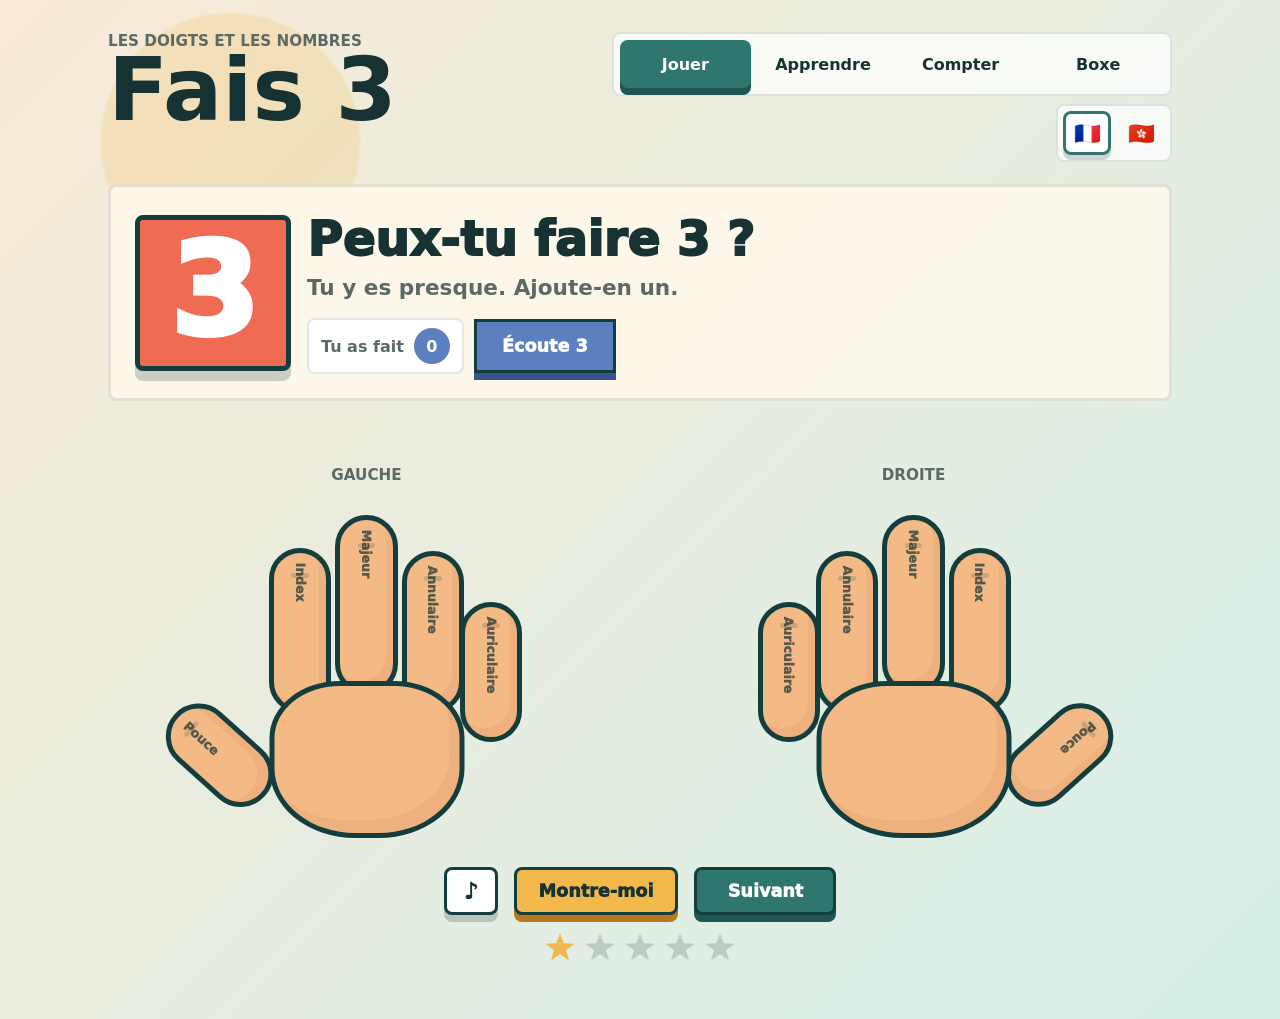
==== index.html @ 21578a90 "Make boxing punches sound punchier" ====
<!doctype html>
<html lang="fr">
  <head>
    <meta charset="utf-8">
    <meta name="viewport" content="width=device-width, initial-scale=1, viewport-fit=cover">
    <meta name="theme-color" content="#2f766f">
    <title>Les nombres avec les doigts</title>
    <link rel="manifest" href="manifest.webmanifest?v=29">
    <link rel="stylesheet" href="styles.css?v=29">
  </head>
  <body>
    <main class="app-shell" aria-live="polite">
      <section class="top-bar" aria-label="Commandes du jeu">
        <div>
          <p class="eyebrow">Les doigts et les nombres</p>
          <h1><span id="actionVerb">Fais</span> <span id="targetNumber">3</span></h1>
        </div>
        <div class="top-controls">
          <div class="mode-switch" role="group" aria-label="Mode">
            <button class="mode-button active" type="button" data-mode="play">Jouer</button>
            <button class="mode-button" type="button" data-mode="learn">Apprendre</button>
            <button class="mode-button" type="button" data-mode="count">Compter</button>
            <button class="mode-button" type="button" data-mode="boxing">Boxe</button>
          </div>
          <div class="language-switch" role="group" aria-label="Langue">
            <button class="language-button active" type="button" data-lang="fr" aria-pressed="true" aria-label="Français">🇫🇷</button>
            <button class="language-button" type="button" data-lang="yue" aria-pressed="false" aria-label="Cantonais">🇭🇰</button>
          </div>
        </div>
      </section>

      <section class="prompt-panel">
        <div class="number-card" aria-label="Nombre à faire">
          <span id="bigNumber">3</span>
        </div>
        <div class="status-stack">
          <p id="roundTitle">Peux-tu faire 3 ?</p>
          <p id="hintText">Touche les doigts pour les lever.</p>
          <div class="prompt-actions">
            <div class="counter-row">
              <span class="counter-label">Tu as fait</span>
              <strong id="currentCount">0</strong>
            </div>
            <button class="speak-button" type="button" id="speakButton">Écoute 3</button>
          </div>
        </div>
      </section>

      <section class="answer-pad" id="answerPad" aria-label="Choisis le nombre de doigts" hidden>
        <button class="answer-button" type="button" data-answer="0">0</button>
        <button class="answer-button" type="button" data-answer="1">1</button>
        <button class="answer-button" type="button" data-answer="2">2</button>
        <button class="answer-button" type="button" data-answer="3">3</button>
        <button class="answer-button" type="button" data-answer="4">4</button>
        <button class="answer-button" type="button" data-answer="5">5</button>
        <button class="answer-button" type="button" data-answer="6">6</button>
        <button class="answer-button" type="button" data-answer="7">7</button>
        <button class="answer-button" type="button" data-answer="8">8</button>
        <button class="answer-button" type="button" data-answer="9">9</button>
        <button class="answer-button" type="button" data-answer="10">10</button>
      </section>

      <section class="boxing-stage" id="boxingStage" aria-label="Jeu de boxe" hidden>
        <div class="fighter-card player-card">
          <div class="energy-head">
            <span id="playerLabel">Toi</span>
            <strong id="playerEnergyText">20</strong>
          </div>
          <div class="energy-track">
            <span id="playerEnergyFill"></span>
          </div>
        </div>
        <div class="boxing-ring" aria-hidden="true">
          <div class="fighter player-fighter">
            <span class="glove glove-left"></span>
            <span class="fighter-head"></span>
            <span class="fighter-body"></span>
            <span class="glove glove-right"></span>
          </div>
          <div class="timer-badge" id="boxingTimer">5</div>
          <div class="fighter opponent-fighter">
            <span class="glove glove-left"></span>
            <span class="fighter-head"></span>
            <span class="fighter-body"></span>
            <span class="glove glove-right"></span>
          </div>
        </div>
        <div class="fighter-card opponent-card">
          <div class="energy-head">
            <span id="opponentLabel">Adversaire</span>
            <strong id="opponentEnergyText">20</strong>
          </div>
          <div class="energy-track">
            <span id="opponentEnergyFill"></span>
          </div>
        </div>
      </section>

      <section class="hands-stage" aria-label="Deux mains avec des doigts à toucher">
        <div class="hand-wrap" data-hand="left">
          <p class="hand-label">Gauche</p>
          <div class="hand left-hand" aria-label="Main gauche">
            <button class="finger thumb" type="button" data-finger="left-thumb" aria-pressed="false" aria-label="Pouce gauche">
              <span>Pouce</span>
            </button>
            <button class="finger pointer" type="button" data-finger="left-pointer" aria-pressed="false" aria-label="Index gauche">
              <span>Index</span>
            </button>
            <button class="finger middle" type="button" data-finger="left-middle" aria-pressed="false" aria-label="Majeur gauche">
              <span>Majeur</span>
            </button>
            <button class="finger ring" type="button" data-finger="left-ring" aria-pressed="false" aria-label="Annulaire gauche">
              <span>Annulaire</span>
            </button>
            <button class="finger pinky" type="button" data-finger="left-pinky" aria-pressed="false" aria-label="Auriculaire gauche">
              <span>Auriculaire</span>
            </button>
            <div class="palm" aria-hidden="true"></div>
          </div>
        </div>

        <div class="hand-wrap" data-hand="right">
          <p class="hand-label">Droite</p>
          <div class="hand right-hand" aria-label="Main droite">
            <button class="finger thumb" type="button" data-finger="right-thumb" aria-pressed="false" aria-label="Pouce droit">
              <span>Pouce</span>
            </button>
            <button class="finger pointer" type="button" data-finger="right-pointer" aria-pressed="false" aria-label="Index droit">
              <span>Index</span>
            </button>
            <button class="finger middle" type="button" data-finger="right-middle" aria-pressed="false" aria-label="Majeur droit">
              <span>Majeur</span>
            </button>
            <button class="finger ring" type="button" data-finger="right-ring" aria-pressed="false" aria-label="Annulaire droit">
              <span>Annulaire</span>
            </button>
            <button class="finger pinky" type="button" data-finger="right-pinky" aria-pressed="false" aria-label="Auriculaire droit">
              <span>Auriculaire</span>
            </button>
            <div class="palm" aria-hidden="true"></div>
          </div>
        </div>
      </section>

      <section class="action-bar" aria-label="Actions du tour">
        <button class="icon-button" type="button" id="soundButton" aria-pressed="false" aria-label="Activer le son">
          <span aria-hidden="true">♪</span>
        </button>
        <button class="secondary-button" type="button" id="showButton">Montre-moi</button>
        <button class="primary-button" type="button" id="nextButton">Suivant</button>
      </section>

      <div class="reward-tray" aria-label="Étoiles gagnées">
        <span class="star earned" aria-hidden="true"></span>
        <span class="star" aria-hidden="true"></span>
        <span class="star" aria-hidden="true"></span>
        <span class="star" aria-hidden="true"></span>
        <span class="star" aria-hidden="true"></span>
      </div>
    </main>

    <div class="big-cursor" aria-hidden="true"></div>
    <div class="sprinkle-field" id="sprinkleField" aria-hidden="true"></div>
    <script src="audio-data.js?v=29"></script>
    <script src="app.js?v=29" defer></script>
  </body>
</html>
---- styles.css ----
:root {
  color-scheme: light;
  --bg: #f7ead6;
  --ink: #173233;
  --muted: #5c6a64;
  --panel: #fff9ec;
  --panel-strong: #ffffff;
  --teal: #2f766f;
  --teal-dark: #1f5653;
  --coral: #ef6b54;
  --gold: #f2b84b;
  --blue: #5b7fbf;
  --skin: #f4ba86;
  --skin-shadow: #d78e62;
  --outline: #143d3d;
  --focus: #1f76d2;
}

* {
  box-sizing: border-box;
}

html,
body {
  min-height: 100%;
}

body {
  margin: 0;
  color: var(--ink);
  font-family: ui-rounded, "Arial Rounded MT Bold", "Trebuchet MS", system-ui, sans-serif;
  cursor: none;
  background:
    radial-gradient(circle at 18% 14%, rgba(242, 184, 75, 0.22) 0 8rem, transparent 8.2rem),
    linear-gradient(135deg, #f7ead6 0%, #d6efe9 100%);
}

button {
  font: inherit;
  cursor: none;
}

.app-shell {
  min-height: 100svh;
  width: min(1120px, 100%);
  margin: 0 auto;
  padding: clamp(12px, 2.5vw, 28px);
  display: grid;
  grid-template-rows: auto auto auto 1fr auto auto;
  gap: clamp(10px, 1.6vw, 18px);
}

.app-shell.hit-flash::before {
  content: "";
  position: fixed;
  inset: 0;
  pointer-events: none;
  background: rgba(239, 75, 75, 0.24);
  animation: hit-flash 420ms ease forwards;
  z-index: 850;
}

.top-bar,
.prompt-panel,
.action-bar {
  display: flex;
  align-items: center;
  justify-content: space-between;
  gap: 16px;
}

.top-bar {
  padding-block: 4px;
  align-items: start;
}

.top-controls {
  display: grid;
  gap: 8px;
  justify-items: end;
}

.eyebrow,
.hand-label {
  margin: 0;
  color: var(--muted);
  font-size: clamp(0.78rem, 1.7vw, 0.95rem);
  font-weight: 800;
  letter-spacing: 0;
  text-transform: uppercase;
}

h1 {
  margin: 0;
  font-size: clamp(2.35rem, 7vw, 5.5rem);
  line-height: 0.92;
}

.mode-switch {
  display: grid;
  grid-template-columns: repeat(4, 1fr);
  gap: 6px;
  padding: 6px;
  background: rgba(255, 255, 255, 0.72);
  border: 2px solid rgba(23, 50, 51, 0.12);
  border-radius: 8px;
}

.language-switch {
  display: flex;
  gap: 6px;
  padding: 5px;
  background: rgba(255, 255, 255, 0.72);
  border: 2px solid rgba(23, 50, 51, 0.12);
  border-radius: 8px;
}

.mode-button,
.language-button,
.primary-button,
.secondary-button,
.icon-button {
  min-height: 48px;
  border: 0;
  border-radius: 8px;
  cursor: pointer;
  color: var(--ink);
  transition: transform 160ms ease, box-shadow 160ms ease, background 160ms ease;
  -webkit-tap-highlight-color: transparent;
}

.mode-button {
  padding: 0 18px;
  background: transparent;
  font-weight: 900;
}

.language-button {
  width: 48px;
  min-height: 44px;
  padding: 0;
  background: transparent;
  font-size: 1.35rem;
}

.mode-button.active {
  color: #ffffff;
  background: var(--teal);
  box-shadow: 0 7px 0 var(--teal-dark);
}

.language-button.active {
  background: #ffffff;
  box-shadow: inset 0 0 0 3px var(--teal), 0 5px 0 rgba(20, 61, 61, 0.2);
}

.prompt-panel {
  min-height: 132px;
  padding: clamp(14px, 2.5vw, 24px);
  background: rgba(255, 249, 236, 0.88);
  border: 3px solid rgba(23, 50, 51, 0.12);
  border-radius: 8px;
}

.number-card {
  width: clamp(96px, 18vw, 156px);
  aspect-ratio: 1;
  display: grid;
  place-items: center;
  flex: 0 0 auto;
  color: #ffffff;
  background: var(--coral);
  border: 5px solid var(--outline);
  border-radius: 8px;
  box-shadow: 0 10px 0 rgba(20, 61, 61, 0.22);
}

#bigNumber {
  font-size: clamp(4rem, 13vw, 8rem);
  font-weight: 1000;
  line-height: 0.85;
}

.status-stack {
  flex: 1;
  min-width: 0;
}

#roundTitle {
  margin: 0 0 8px;
  font-size: clamp(1.45rem, 3.8vw, 3rem);
  font-weight: 1000;
}

#hintText {
  min-height: 1.35em;
  margin: 0;
  color: var(--muted);
  font-size: clamp(1rem, 2.2vw, 1.35rem);
  font-weight: 800;
}

.prompt-actions {
  margin-top: 14px;
  display: flex;
  align-items: center;
  flex-wrap: wrap;
  gap: 10px;
}

.counter-row {
  width: fit-content;
  display: flex;
  align-items: center;
  gap: 10px;
  padding: 8px 12px;
  background: #ffffff;
  border: 2px solid rgba(23, 50, 51, 0.12);
  border-radius: 8px;
}

.count-mode .counter-row {
  display: none;
}

.boxing-mode .counter-row,
.boxing-mode .prompt-actions,
.boxing-mode .reward-tray {
  display: none;
}

.boxing-mode {
  grid-template-columns: minmax(0, 1.05fr) minmax(300px, 0.95fr);
  grid-template-rows: auto auto auto minmax(190px, 1fr) auto;
}

.boxing-mode .top-bar,
.boxing-mode .prompt-panel,
.boxing-mode .boxing-stage,
.boxing-mode .action-bar {
  grid-column: 1 / -1;
}

.boxing-mode .top-bar {
  grid-row: 1;
}

.boxing-mode .prompt-panel {
  grid-row: 2;
}

.boxing-mode .boxing-stage {
  grid-row: 3;
}

.boxing-mode .hands-stage {
  grid-column: 1;
  grid-row: 4;
  min-height: 190px;
}

.boxing-mode .answer-pad {
  grid-column: 2;
  grid-row: 4;
  align-self: center;
}

.boxing-mode .action-bar {
  grid-row: 5;
}

.boxing-mode .prompt-panel {
  min-height: 88px;
  padding-block: 12px;
}

.boxing-mode .number-card {
  display: none;
}

.boxing-mode .hands-stage {
  grid-template-columns: repeat(2, minmax(130px, 1fr));
  gap: 10px;
}

.boxing-mode .hand-wrap {
  min-height: 170px;
}

.boxing-mode .hand {
  width: min(100%, 230px);
}

.boxing-mode .finger span {
  font-size: 0.56rem;
}

.answer-pad {
  display: grid;
  grid-template-columns: repeat(11, minmax(48px, 1fr));
  gap: 8px;
}

.answer-pad[hidden] {
  display: none;
}

.answer-button {
  min-height: clamp(54px, 7vw, 72px);
  border: 3px solid var(--outline);
  border-radius: 8px;
  color: var(--ink);
  background: #ffffff;
  box-shadow: 0 7px 0 rgba(20, 61, 61, 0.22);
  font-size: clamp(1.35rem, 3vw, 2rem);
  font-weight: 1000;
}

.answer-button.selected {
  color: #ffffff;
  background: var(--blue);
  box-shadow: 0 7px 0 #37548b;
}

.answer-button.correct {
  color: #ffffff;
  background: var(--teal);
  box-shadow: 0 7px 0 var(--teal-dark);
}

.boxing-stage {
  display: grid;
  grid-template-columns: minmax(150px, 1fr) minmax(220px, 1.2fr) minmax(150px, 1fr);
  align-items: stretch;
  gap: 12px;
}

.boxing-stage[hidden] {
  display: none;
}

.fighter-card,
.boxing-ring {
  border: 3px solid rgba(23, 50, 51, 0.16);
  border-radius: 8px;
  background: rgba(255, 255, 255, 0.72);
}

.fighter-card {
  padding: 12px;
  display: grid;
  align-content: center;
  gap: 10px;
}

.energy-head {
  display: flex;
  align-items: center;
  justify-content: space-between;
  gap: 10px;
  color: var(--ink);
  font-weight: 1000;
}

.energy-track {
  height: 24px;
  overflow: hidden;
  border: 3px solid var(--outline);
  border-radius: 999px;
  background: rgba(20, 61, 61, 0.12);
}

.energy-track span {
  display: block;
  width: 100%;
  height: 100%;
  background: linear-gradient(90deg, var(--teal), var(--gold));
  transform-origin: left center;
  transition: transform 260ms ease;
}

.opponent-card .energy-track span {
  background: linear-gradient(90deg, var(--coral), var(--gold));
}

.boxing-ring {
  min-height: 168px;
  position: relative;
  display: flex;
  align-items: end;
  justify-content: space-around;
  padding: 18px 16px;
  background: linear-gradient(180deg, #ffffff 0%, #d6efe9 100%);
}

.timer-badge {
  position: absolute;
  top: 12px;
  left: 50%;
  width: 70px;
  height: 70px;
  display: grid;
  place-items: center;
  transform: translateX(-50%);
  color: #ffffff;
  background: var(--blue);
  border: 4px solid var(--outline);
  border-radius: 50%;
  box-shadow: 0 7px 0 rgba(20, 61, 61, 0.22);
  font-size: 2rem;
  font-weight: 1000;
}

.timer-badge.danger {
  background: var(--coral);
}

.fighter {
  position: relative;
  width: 90px;
  height: 118px;
}

.fighter-head,
.fighter-body,
.glove {
  position: absolute;
  display: block;
  border: 4px solid var(--outline);
}

.fighter-head {
  top: 0;
  left: 50%;
  width: 44px;
  height: 44px;
  transform: translateX(-50%);
  border-radius: 50%;
  background: #ffd19f;
}

.fighter-body {
  left: 50%;
  bottom: 0;
  width: 52px;
  height: 76px;
  transform: translateX(-50%);
  border-radius: 28px 28px 16px 16px;
  background: var(--teal);
}

.opponent-fighter .fighter-body {
  background: var(--coral);
}

.glove {
  top: 48px;
  width: 34px;
  height: 34px;
  border-radius: 50% 50% 45% 45%;
  background: var(--gold);
  z-index: 3;
}

.glove-left {
  left: 0;
}

.glove-right {
  right: 0;
}

.player-fighter.punching .glove-right,
.opponent-fighter.punching .glove-left {
  animation: punch-out 360ms ease;
}

.opponent-fighter.hit,
.player-fighter.hit {
  animation: fighter-hit 360ms ease;
}

.counter-label {
  color: var(--muted);
  font-weight: 900;
}

#currentCount {
  display: grid;
  width: 36px;
  height: 36px;
  place-items: center;
  color: #ffffff;
  background: var(--blue);
  border-radius: 50%;
}

.hands-stage {
  min-height: 280px;
  display: grid;
  grid-template-columns: repeat(2, minmax(260px, 1fr));
  align-items: end;
  gap: clamp(12px, 3vw, 30px);
}

.hand-wrap {
  min-height: clamp(250px, 35vw, 430px);
  display: grid;
  align-content: end;
  gap: 6px;
}

.hand-label {
  text-align: center;
}

.hand {
  position: relative;
  width: min(100%, 390px);
  aspect-ratio: 1 / 0.92;
  margin-inline: auto;
  touch-action: manipulation;
}

.palm {
  position: absolute;
  left: 50%;
  bottom: 3%;
  width: 50%;
  height: 44%;
  transform: translateX(-50%);
  background: var(--skin);
  border: 5px solid var(--outline);
  border-radius: 36% 36% 44% 44%;
  box-shadow: inset -10px -13px 0 rgba(215, 142, 98, 0.24);
  z-index: 2;
}

.finger {
  position: absolute;
  z-index: 1;
  display: grid;
  place-items: start center;
  width: 16%;
  height: 46%;
  padding: 10px 4px 0;
  border: 5px solid var(--outline);
  border-radius: 999px;
  background: var(--skin);
  box-shadow: inset -7px -9px 0 rgba(215, 142, 98, 0.22);
  transform-origin: 50% 100%;
}

.finger span {
  display: block;
  color: rgba(23, 50, 51, 0.72);
  font-size: clamp(0.56rem, 1.6vw, 0.78rem);
  font-weight: 1000;
  writing-mode: vertical-rl;
  text-orientation: mixed;
  user-select: none;
  pointer-events: none;
}

.finger::after {
  content: "";
  position: absolute;
  top: 13%;
  width: 34%;
  height: 5px;
  background: rgba(20, 61, 61, 0.18);
  border-radius: 999px;
}

.finger.raised {
  z-index: 4;
  background: #ffd19f;
  transform: translateY(-23%);
  box-shadow: inset -7px -9px 0 rgba(215, 142, 98, 0.18), 0 10px 0 rgba(20, 61, 61, 0.15);
}

.count-mode .finger {
  pointer-events: none;
}

.count-mode .finger.folded {
  z-index: 3;
  transform: scaleY(0.34);
  filter: saturate(0.82);
}

.count-mode .finger.folded span,
.boxing-mode .finger.folded span {
  opacity: 0;
}

.boxing-mode .finger {
  pointer-events: none;
}

.boxing-mode .finger.folded {
  z-index: 3;
  transform: scaleY(0.34);
  filter: saturate(0.82);
}

.pointer {
  left: 25%;
  bottom: 38%;
}

.middle {
  left: 42%;
  bottom: 43%;
  height: 50%;
}

.ring {
  left: 59%;
  bottom: 38%;
  height: 45%;
}

.pinky {
  left: 74%;
  bottom: 30%;
  height: 39%;
}

.thumb {
  left: 11%;
  bottom: 18%;
  width: 17%;
  height: 34%;
  transform: rotate(-48deg);
  transform-origin: 82% 88%;
}

.count-mode .thumb.folded {
  transform: rotate(-48deg) scale(0.34);
}

.boxing-mode .thumb.folded {
  transform: rotate(-48deg) scale(0.34);
}

.thumb.raised {
  transform: translate(-12%, -16%) rotate(-70deg);
}

.right-hand .thumb {
  left: auto;
  right: 11%;
  transform: rotate(48deg);
  transform-origin: 18% 88%;
}

.count-mode .right-hand .thumb.folded {
  transform: rotate(48deg) scale(0.34);
}

.boxing-mode .right-hand .thumb.folded {
  transform: rotate(48deg) scale(0.34);
}

.right-hand .thumb.raised {
  transform: translate(12%, -16%) rotate(70deg);
}

.right-hand .pointer {
  left: 59%;
}

.right-hand .middle {
  left: 42%;
}

.right-hand .ring {
  left: 25%;
}

.right-hand .pinky {
  left: 10%;
}

.action-bar {
  justify-content: center;
  flex-wrap: wrap;
}

.primary-button,
.secondary-button,
.speak-button {
  min-width: 142px;
  padding: 0 22px;
  font-size: 1.1rem;
  font-weight: 1000;
  border: 3px solid var(--outline);
}

.primary-button {
  color: #ffffff;
  background: var(--teal);
  box-shadow: 0 7px 0 var(--teal-dark);
}

.secondary-button {
  background: var(--gold);
  box-shadow: 0 7px 0 #b8781f;
}

.speak-button {
  min-height: 54px;
  color: #ffffff;
  background: var(--blue);
  box-shadow: 0 7px 0 #37548b;
}

.icon-button {
  width: 54px;
  border: 3px solid var(--outline);
  background: #ffffff;
  box-shadow: 0 7px 0 rgba(20, 61, 61, 0.22);
  font-size: 1.4rem;
  font-weight: 1000;
}

button:not(.finger):hover {
  transform: translateY(-2px);
}

button:not(.finger):active {
  transform: translateY(4px);
  box-shadow: none;
}

.finger:not(.folded):hover,
.finger:not(.folded):active {
  transform: scale(1.06);
}

.finger.raised:not(.folded):hover,
.finger.raised:not(.folded):active {
  transform: translateY(-23%) scale(1.06);
}

.thumb:not(.folded):hover,
.thumb:not(.folded):active {
  transform: rotate(-48deg) scale(1.06);
}

.thumb.raised:not(.folded):hover,
.thumb.raised:not(.folded):active {
  transform: translate(-12%, -16%) rotate(-70deg) scale(1.06);
}

.right-hand .thumb:not(.folded):hover,
.right-hand .thumb:not(.folded):active {
  transform: rotate(48deg) scale(1.06);
}

.right-hand .thumb.raised:not(.folded):hover,
.right-hand .thumb.raised:not(.folded):active {
  transform: translate(12%, -16%) rotate(70deg) scale(1.06);
}

button:focus-visible {
  outline: 4px solid var(--focus);
  outline-offset: 3px;
}

.reward-tray {
  min-height: 40px;
  display: flex;
  justify-content: center;
  gap: 10px;
}

.star {
  width: 30px;
  height: 30px;
  clip-path: polygon(50% 0%, 63% 34%, 99% 35%, 70% 56%, 80% 91%, 50% 70%, 20% 91%, 30% 56%, 1% 35%, 37% 34%);
  background: rgba(23, 50, 51, 0.18);
}

.star.earned {
  background: var(--gold);
  filter: drop-shadow(0 3px 0 rgba(20, 61, 61, 0.18));
}

.big-cursor {
  position: fixed;
  left: 0;
  top: 0;
  width: 58px;
  height: 58px;
  pointer-events: none;
  opacity: 0;
  transform: translate3d(var(--cursor-x, -120px), var(--cursor-y, -120px), 0);
  z-index: 1000;
  filter: drop-shadow(0 5px 0 rgba(20, 61, 61, 0.22));
}

.big-cursor::before {
  content: "";
  position: absolute;
  inset: 0;
  clip-path: polygon(4% 0%, 4% 82%, 29% 61%, 42% 96%, 58% 90%, 45% 55%, 78% 55%);
  background: var(--outline);
}

.big-cursor::after {
  content: "";
  position: absolute;
  inset: 7px 13px 14px 7px;
  clip-path: polygon(4% 0%, 4% 82%, 29% 61%, 42% 96%, 58% 90%, 45% 55%, 78% 55%);
  background: #ffffff;
}

.big-cursor.down {
  transform: translate3d(var(--cursor-x, -120px), var(--cursor-y, -120px), 0) scale(0.88);
}

.big-cursor.visible {
  opacity: 1;
}

.sprinkle-field {
  position: fixed;
  inset: 0;
  overflow: hidden;
  pointer-events: none;
  z-index: 900;
}

.sprinkle {
  position: absolute;
  left: 50%;
  top: 46%;
  width: 10px;
  height: 22px;
  border-radius: 999px;
  background: var(--sprinkle-color, var(--gold));
  opacity: 0;
  transform: translate(-50%, -50%) rotate(0deg);
  animation: sprinkle-pop 900ms cubic-bezier(0.18, 0.78, 0.28, 1) forwards;
}

.celebrate .number-card {
  animation: bounce 520ms ease;
}

.celebrate .star.earned:last-of-type {
  animation: pop 480ms ease;
}

.guided .finger.suggested {
  outline: 5px solid rgba(242, 184, 75, 0.82);
  outline-offset: 3px;
  box-shadow: inset -7px -9px 0 rgba(215, 142, 98, 0.16), 0 0 0 9px rgba(242, 184, 75, 0.18);
  animation: wiggle 900ms ease-in-out infinite;
}

@keyframes bounce {
  0%,
  100% {
    transform: translateY(0) scale(1);
  }
  38% {
    transform: translateY(-14px) scale(1.05);
  }
  68% {
    transform: translateY(3px) scale(0.98);
  }
}

@keyframes pop {
  0% {
    transform: scale(0.2) rotate(-20deg);
  }
  70% {
    transform: scale(1.25) rotate(8deg);
  }
  100% {
    transform: scale(1) rotate(0);
  }
}

@keyframes wiggle {
  0%,
  100% {
    filter: brightness(1);
  }
  50% {
    filter: brightness(1.18);
  }
}

@keyframes sprinkle-pop {
  0% {
    opacity: 0;
    transform: translate(-50%, -50%) scale(0.2) rotate(0deg);
  }
  12% {
    opacity: 1;
  }
  100% {
    opacity: 0;
    transform: translate(calc(-50% + var(--dx)), calc(-50% + var(--dy))) scale(1) rotate(var(--spin));
  }
}

@keyframes hit-flash {
  0% {
    opacity: 0;
  }
  25% {
    opacity: 1;
  }
  100% {
    opacity: 0;
  }
}

@keyframes punch-out {
  0%,
  100% {
    transform: translateX(0) scale(1);
  }
  45% {
    transform: translateX(34px) scale(1.08);
  }
}

@keyframes fighter-hit {
  0%,
  100% {
    transform: translateX(0);
  }
  35% {
    transform: translateX(10px) rotate(2deg);
  }
  70% {
    transform: translateX(-6px) rotate(-2deg);
  }
}

@media (max-width: 760px) {
  .app-shell {
    min-height: 100svh;
  }

  .top-bar,
  .prompt-panel {
    align-items: stretch;
    flex-direction: column;
  }

  .top-controls {
    justify-items: stretch;
  }

  .mode-switch {
    width: 100%;
  }

  .language-switch {
    width: fit-content;
    justify-self: end;
  }

  .prompt-panel {
    min-height: auto;
    flex-direction: row;
  }

  .hands-stage {
    grid-template-columns: 1fr;
  }

  .answer-pad {
    grid-template-columns: repeat(6, minmax(44px, 1fr));
  }

  .boxing-mode {
    grid-template-columns: 1fr;
    grid-template-rows: auto;
  }

  .boxing-mode .hands-stage,
  .boxing-mode .answer-pad {
    grid-column: 1;
  }

  .boxing-mode .hands-stage {
    grid-row: 4;
    grid-template-columns: repeat(2, minmax(130px, 1fr));
  }

  .boxing-mode .answer-pad {
    grid-row: 5;
  }

  .boxing-mode .action-bar {
    grid-row: 6;
  }

  .boxing-stage {
    grid-template-columns: 1fr;
  }

  .hand-wrap {
    min-height: 290px;
  }
}

@media (min-width: 761px) and (max-height: 760px) {
  .app-shell {
    padding-block: 10px;
    gap: 8px;
  }

  h1 {
    font-size: clamp(2rem, 4.8vw, 3.9rem);
  }

  .prompt-panel {
    min-height: 96px;
    padding: 10px 18px;
  }

  .number-card {
    width: 96px;
    border-width: 4px;
  }

  #bigNumber {
    font-size: 4.5rem;
  }

  #roundTitle {
    margin-bottom: 4px;
    font-size: clamp(1.4rem, 3vw, 2.25rem);
  }

  #hintText {
    font-size: 1rem;
  }

  .counter-row {
    padding: 5px 10px;
  }

  #currentCount {
    width: 30px;
    height: 30px;
  }

  .hands-stage {
    min-height: 205px;
  }

  .answer-button {
    min-height: 46px;
    font-size: 1.25rem;
  }

  .boxing-ring {
    min-height: 142px;
  }

  .hand-wrap {
    min-height: 200px;
  }

  .hand {
    width: min(100%, 285px);
  }

  .finger span {
    font-size: 0.55rem;
  }

  .primary-button,
  .secondary-button,
  .speak-button,
  .icon-button {
    min-height: 44px;
  }

  .reward-tray {
    min-height: 28px;
  }

  .star {
    width: 24px;
    height: 24px;
  }
}

@media (max-width: 520px) {
  .app-shell {
    padding: 10px 12px;
    gap: 8px;
  }

  .top-bar {
    gap: 8px;
  }

  .prompt-panel {
    flex-direction: row;
    align-items: center;
    gap: 12px;
    padding: 10px;
  }

  .number-card {
    width: 104px;
    margin-inline: 0;
    border-width: 4px;
  }

  #bigNumber {
    font-size: 4.6rem;
  }

  #roundTitle {
    font-size: 1.45rem;
  }

  #hintText {
    font-size: 0.95rem;
  }

  .counter-row {
    padding: 6px 10px;
  }

  #currentCount {
    width: 30px;
    height: 30px;
  }

  .hands-stage {
    grid-template-columns: repeat(2, minmax(0, 1fr));
    gap: 4px;
    min-height: 185px;
  }

  .answer-pad {
    grid-template-columns: repeat(6, minmax(38px, 1fr));
    gap: 6px;
  }

  .answer-button {
    min-height: 44px;
    font-size: 1.15rem;
  }

  .mode-button {
    padding-inline: 8px;
    font-size: 0.92rem;
  }

  .fighter-card {
    padding: 9px;
  }

  .timer-badge {
    width: 58px;
    height: 58px;
    font-size: 1.55rem;
  }

  .hand-wrap {
    min-height: 178px;
  }

  .hand {
    width: min(100%, 178px);
  }

  .hand-label {
    font-size: 0.78rem;
  }

  .primary-button,
  .secondary-button,
  .speak-button {
    flex: 1 1 130px;
    min-height: 44px;
  }

  .prompt-actions {
    margin-top: 8px;
  }

  .finger {
    border-width: 3px;
    padding-top: 6px;
  }

  .finger span {
    font-size: 0.48rem;
  }

  .palm {
    border-width: 3px;
  }

  .star {
    width: 22px;
    height: 22px;
  }
}
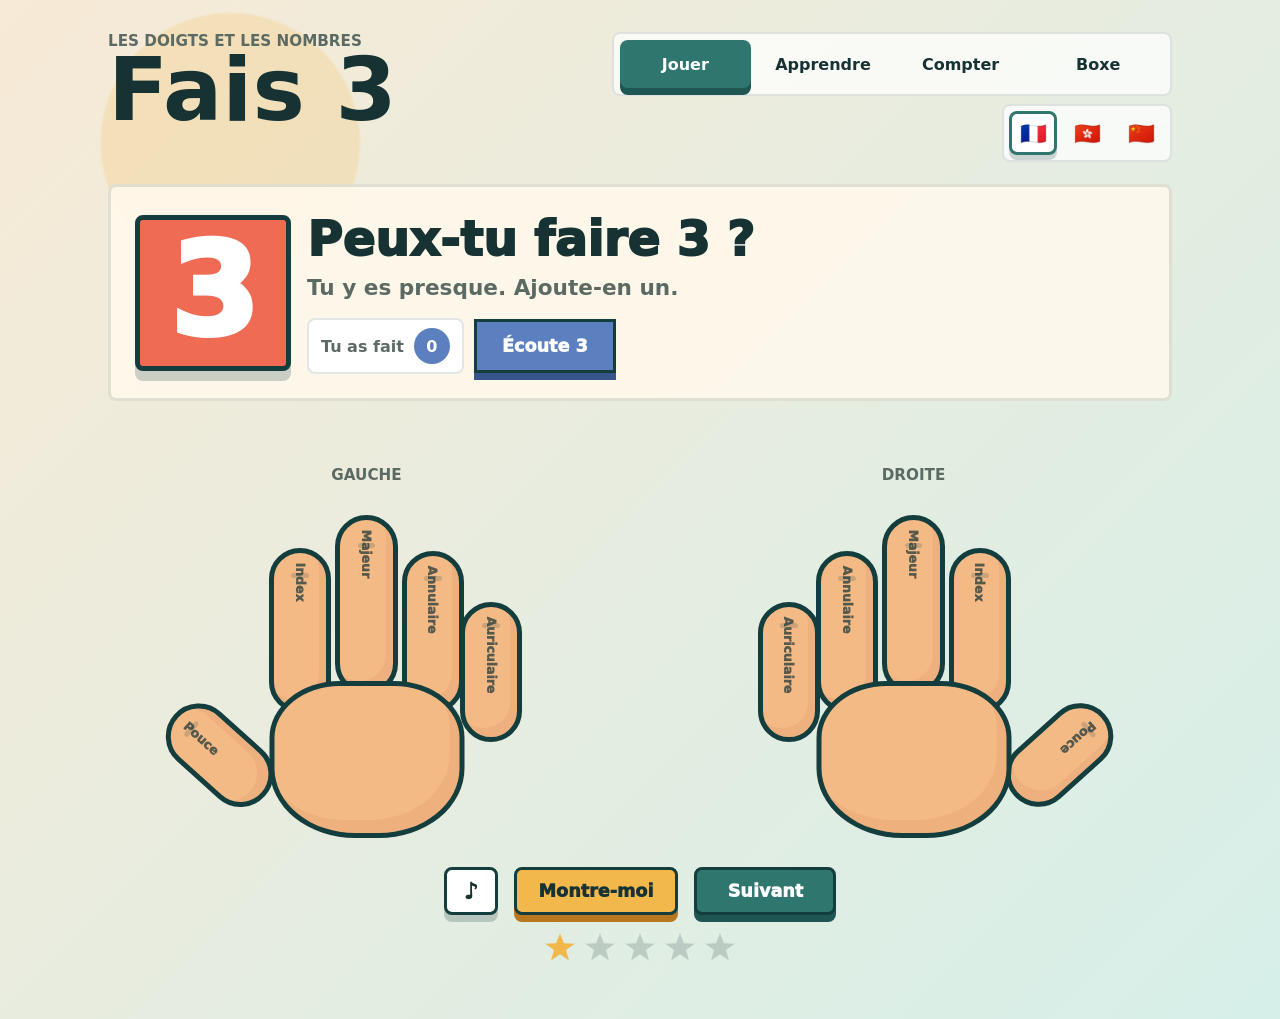
==== commit 675b422d: "Add Mandarin language mode" ====
--- a/index.html
+++ b/index.html
@@ -5,8 +5,8 @@
     <meta name="viewport" content="width=device-width, initial-scale=1, viewport-fit=cover">
     <meta name="theme-color" content="#2f766f">
     <title>Les nombres avec les doigts</title>
-    <link rel="manifest" href="manifest.webmanifest?v=29">
-    <link rel="stylesheet" href="styles.css?v=29">
+    <link rel="manifest" href="manifest.webmanifest?v=31">
+    <link rel="stylesheet" href="styles.css?v=31">
   </head>
   <body>
     <main class="app-shell" aria-live="polite">
@@ -25,6 +25,7 @@
           <div class="language-switch" role="group" aria-label="Langue">
             <button class="language-button active" type="button" data-lang="fr" aria-pressed="true" aria-label="Français">🇫🇷</button>
             <button class="language-button" type="button" data-lang="yue" aria-pressed="false" aria-label="Cantonais">🇭🇰</button>
+            <button class="language-button" type="button" data-lang="zh" aria-pressed="false" aria-label="Mandarin">🇨🇳</button>
           </div>
         </div>
       </section>
@@ -161,7 +162,7 @@
 
     <div class="big-cursor" aria-hidden="true"></div>
     <div class="sprinkle-field" id="sprinkleField" aria-hidden="true"></div>
-    <script src="audio-data.js?v=29"></script>
-    <script src="app.js?v=29" defer></script>
+    <script src="audio-data.js?v=31"></script>
+    <script src="app.js?v=31" defer></script>
   </body>
 </html>
--- a/styles.css
+++ b/styles.css
@@ -263,6 +263,17 @@
   grid-column: 2;
   grid-row: 4;
   align-self: center;
+  justify-self: center;
+  width: min(100%, 430px);
+  grid-template-columns: repeat(4, minmax(66px, 1fr));
+  gap: 10px;
+}
+
+.boxing-mode .answer-button {
+  aspect-ratio: 1;
+  min-height: 0;
+  padding: 0;
+  font-size: clamp(1.55rem, 3.2vw, 2.5rem);
 }
 
 .boxing-mode .action-bar {
@@ -999,6 +1010,9 @@
 
   .boxing-mode .answer-pad {
     grid-row: 5;
+    width: min(100%, 390px);
+    grid-template-columns: repeat(4, minmax(58px, 1fr));
+    justify-self: center;
   }
 
   .boxing-mode .action-bar {
@@ -1158,6 +1172,11 @@
     font-size: 1.15rem;
   }
 
+  .boxing-mode .answer-button {
+    min-height: 0;
+    font-size: clamp(1.25rem, 9vw, 2rem);
+  }
+
   .mode-button {
     padding-inline: 8px;
     font-size: 0.92rem;
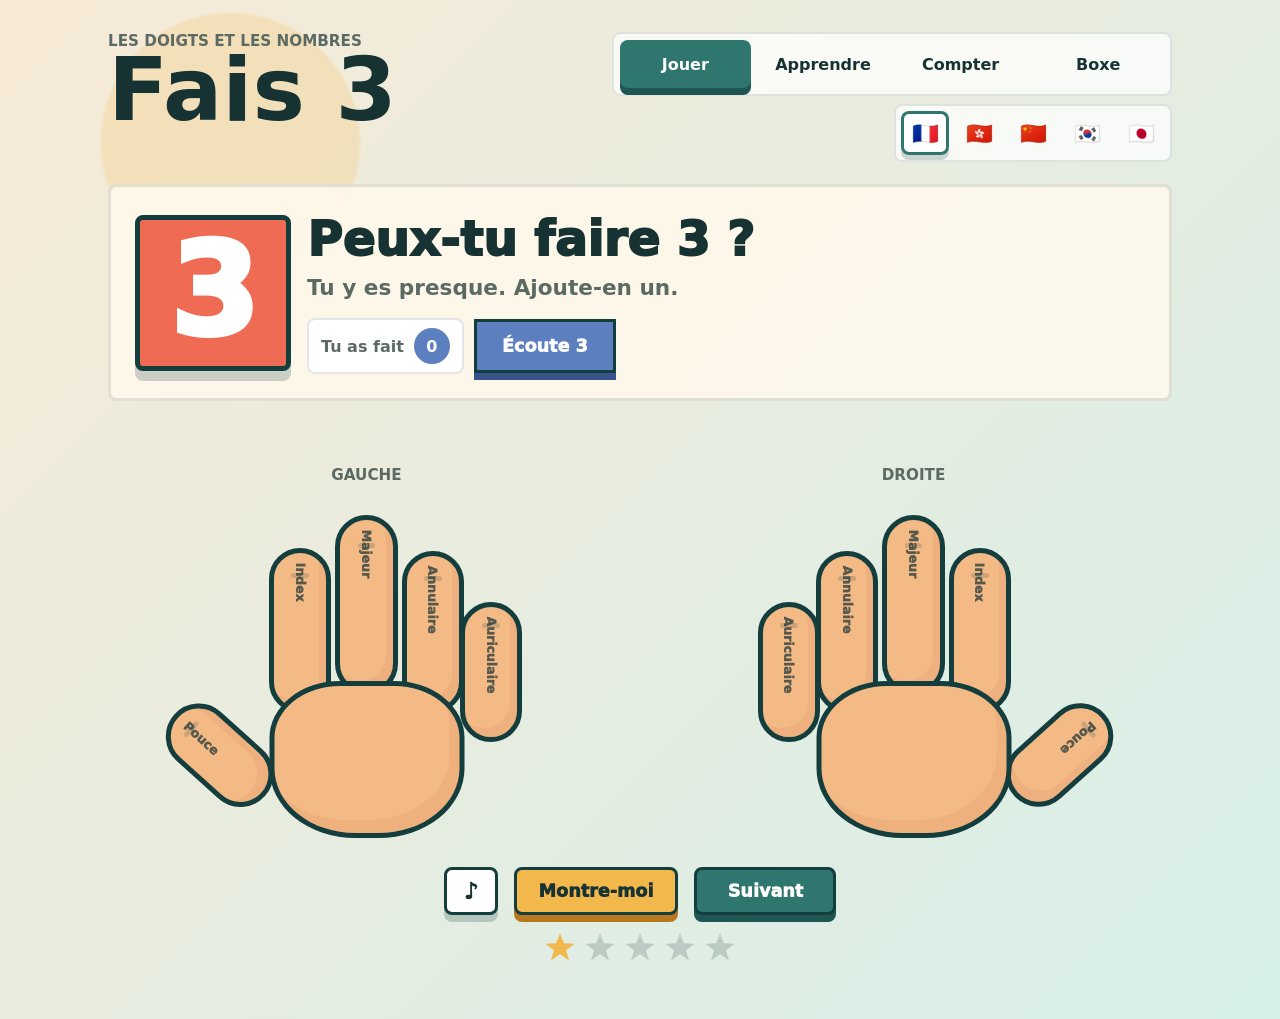
==== commit 96b57109: "Add Korean and Japanese languages" ====
--- a/index.html
+++ b/index.html
@@ -5,8 +5,8 @@
     <meta name="viewport" content="width=device-width, initial-scale=1, viewport-fit=cover">
     <meta name="theme-color" content="#2f766f">
     <title>Les nombres avec les doigts</title>
-    <link rel="manifest" href="manifest.webmanifest?v=31">
-    <link rel="stylesheet" href="styles.css?v=31">
+    <link rel="manifest" href="manifest.webmanifest?v=32">
+    <link rel="stylesheet" href="styles.css?v=32">
   </head>
   <body>
     <main class="app-shell" aria-live="polite">
@@ -26,6 +26,8 @@
             <button class="language-button active" type="button" data-lang="fr" aria-pressed="true" aria-label="Français">🇫🇷</button>
             <button class="language-button" type="button" data-lang="yue" aria-pressed="false" aria-label="Cantonais">🇭🇰</button>
             <button class="language-button" type="button" data-lang="zh" aria-pressed="false" aria-label="Mandarin">🇨🇳</button>
+            <button class="language-button" type="button" data-lang="ko" aria-pressed="false" aria-label="Korean">🇰🇷</button>
+            <button class="language-button" type="button" data-lang="ja" aria-pressed="false" aria-label="Japanese">🇯🇵</button>
           </div>
         </div>
       </section>
@@ -162,7 +164,7 @@
 
     <div class="big-cursor" aria-hidden="true"></div>
     <div class="sprinkle-field" id="sprinkleField" aria-hidden="true"></div>
-    <script src="audio-data.js?v=31"></script>
-    <script src="app.js?v=31" defer></script>
+    <script src="audio-data.js?v=32"></script>
+    <script src="app.js?v=32" defer></script>
   </body>
 </html>
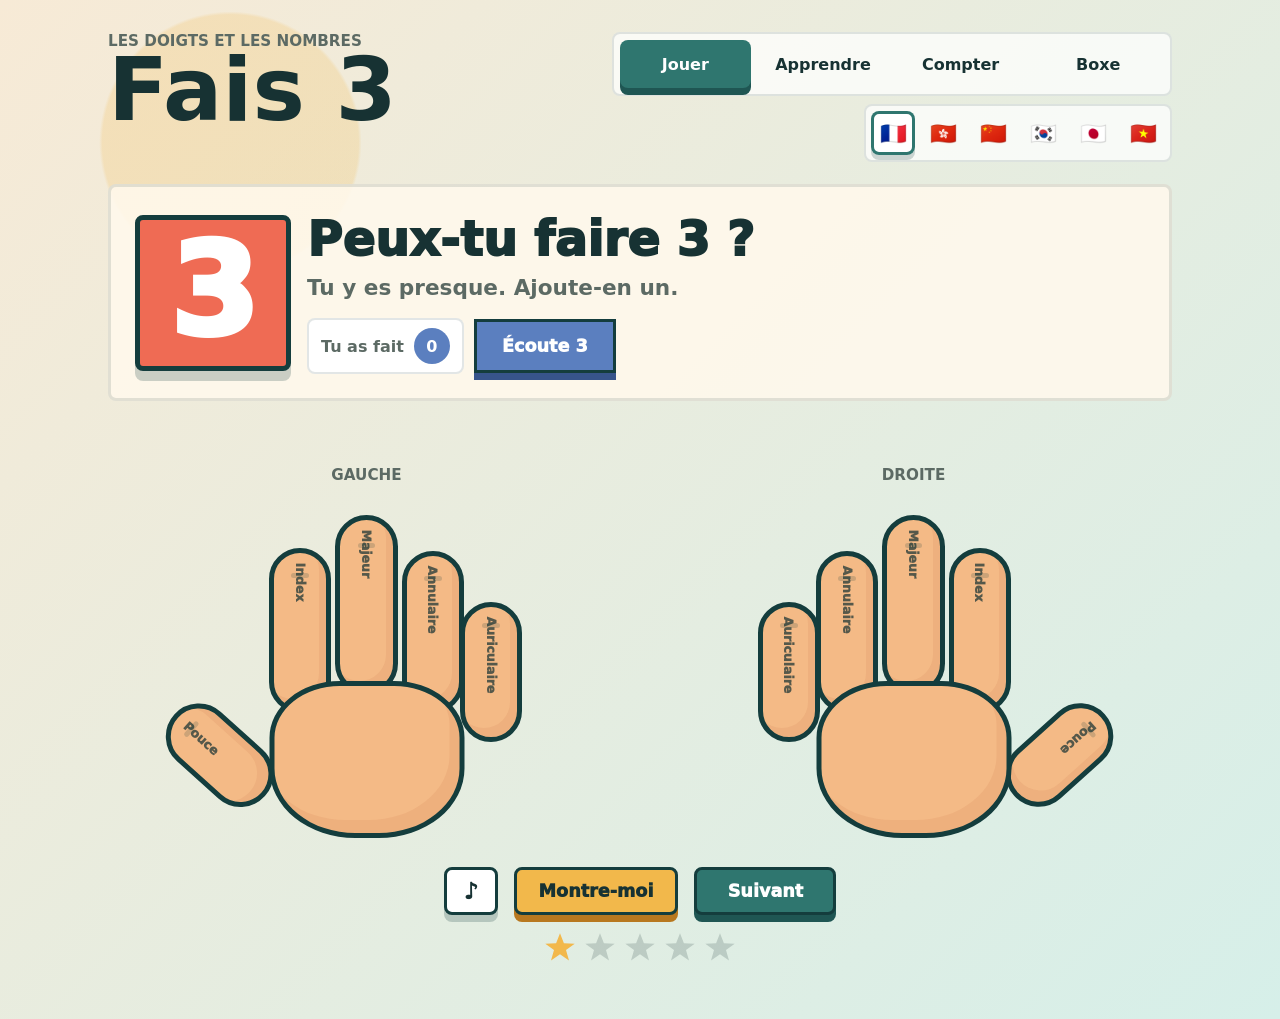
==== commit 8a8b98fa: "Add Vietnamese language support" ====
--- a/index.html
+++ b/index.html
@@ -5,8 +5,8 @@
     <meta name="viewport" content="width=device-width, initial-scale=1, viewport-fit=cover">
     <meta name="theme-color" content="#2f766f">
     <title>Les nombres avec les doigts</title>
-    <link rel="manifest" href="manifest.webmanifest?v=32">
-    <link rel="stylesheet" href="styles.css?v=32">
+    <link rel="manifest" href="manifest.webmanifest?v=34">
+    <link rel="stylesheet" href="styles.css?v=34">
   </head>
   <body>
     <main class="app-shell" aria-live="polite">
@@ -28,6 +28,7 @@
             <button class="language-button" type="button" data-lang="zh" aria-pressed="false" aria-label="Mandarin">🇨🇳</button>
             <button class="language-button" type="button" data-lang="ko" aria-pressed="false" aria-label="Korean">🇰🇷</button>
             <button class="language-button" type="button" data-lang="ja" aria-pressed="false" aria-label="Japanese">🇯🇵</button>
+            <button class="language-button" type="button" data-lang="vi" aria-pressed="false" aria-label="Vietnamese">🇻🇳</button>
           </div>
         </div>
       </section>
@@ -164,7 +165,7 @@
 
     <div class="big-cursor" aria-hidden="true"></div>
     <div class="sprinkle-field" id="sprinkleField" aria-hidden="true"></div>
-    <script src="audio-data.js?v=32"></script>
-    <script src="app.js?v=32" defer></script>
+    <script src="audio-data.js?v=34"></script>
+    <script src="app.js?v=34" defer></script>
   </body>
 </html>
--- a/styles.css
+++ b/styles.css
@@ -108,7 +108,9 @@
 
 .language-switch {
   display: flex;
+  flex-wrap: wrap;
   gap: 6px;
+  justify-content: flex-end;
   padding: 5px;
   background: rgba(255, 255, 255, 0.72);
   border: 2px solid rgba(23, 50, 51, 0.12);
@@ -136,7 +138,7 @@
 }
 
 .language-button {
-  width: 48px;
+  width: 44px;
   min-height: 44px;
   padding: 0;
   background: transparent;
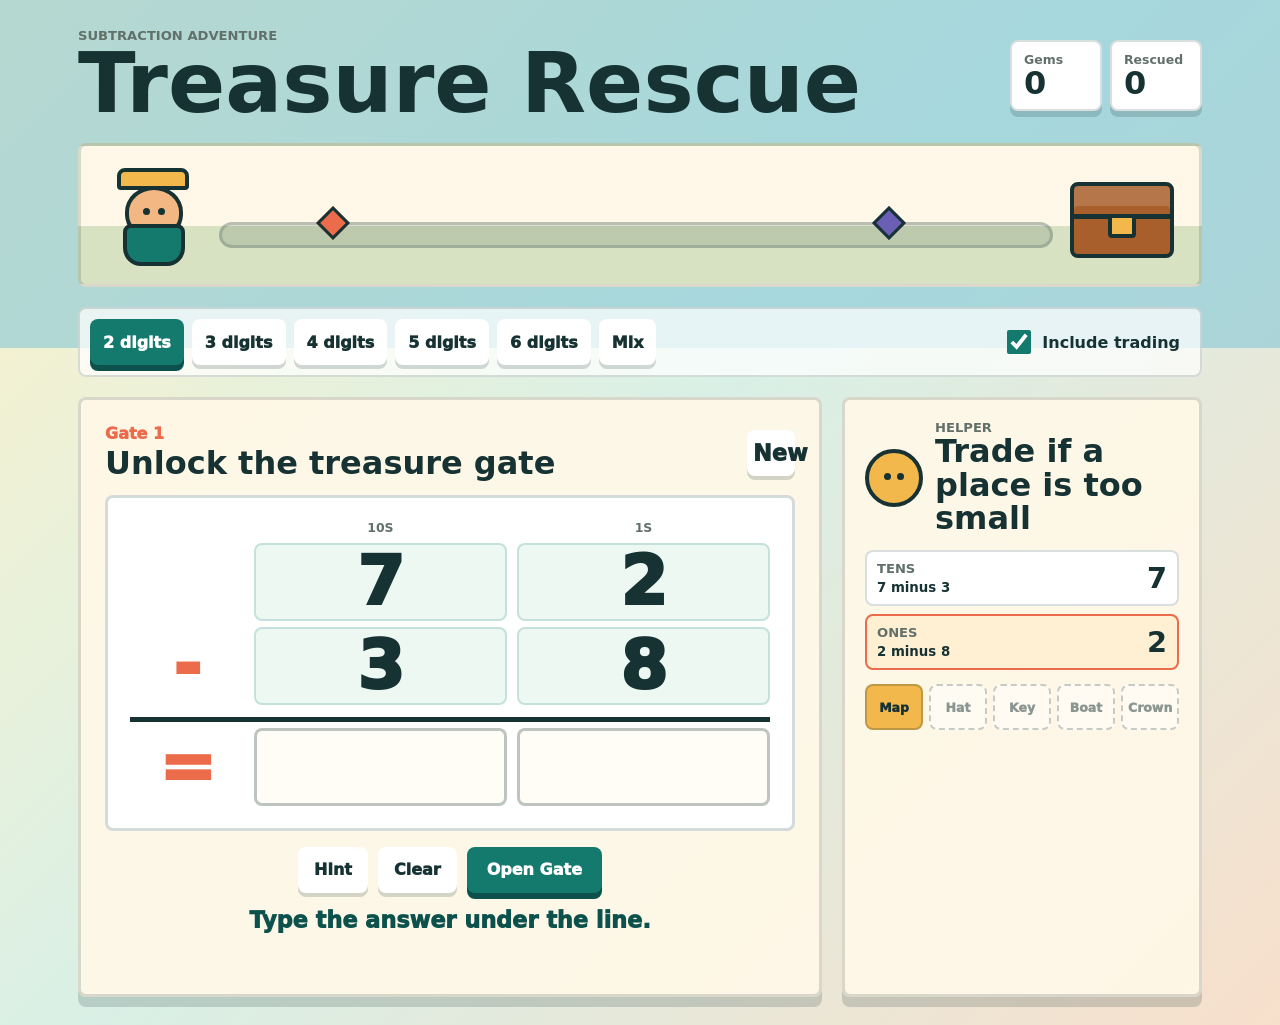
==== commit ed4fbab3: "Build subtraction treasure game" ====
--- a/index.html
+++ b/index.html
@@ -1,171 +1,100 @@
 <!doctype html>
-<html lang="fr">
+<html lang="en">
   <head>
     <meta charset="utf-8">
     <meta name="viewport" content="width=device-width, initial-scale=1, viewport-fit=cover">
-    <meta name="theme-color" content="#2f766f">
-    <title>Les nombres avec les doigts</title>
-    <link rel="manifest" href="manifest.webmanifest?v=34">
-    <link rel="stylesheet" href="styles.css?v=34">
+    <meta name="theme-color" content="#157a6e">
+    <title>Treasure Rescue Subtraction</title>
+    <link rel="manifest" href="manifest.webmanifest?v=40">
+    <link rel="stylesheet" href="styles.css?v=40">
   </head>
   <body>
-    <main class="app-shell" aria-live="polite">
-      <section class="top-bar" aria-label="Commandes du jeu">
-        <div>
-          <p class="eyebrow">Les doigts et les nombres</p>
-          <h1><span id="actionVerb">Fais</span> <span id="targetNumber">3</span></h1>
+    <main class="game-shell">
+      <section class="top-bar" aria-label="Game controls">
+        <div class="brand-block">
+          <p class="eyebrow">Subtraction Adventure</p>
+          <h1>Treasure Rescue</h1>
         </div>
-        <div class="top-controls">
-          <div class="mode-switch" role="group" aria-label="Mode">
-            <button class="mode-button active" type="button" data-mode="play">Jouer</button>
-            <button class="mode-button" type="button" data-mode="learn">Apprendre</button>
-            <button class="mode-button" type="button" data-mode="count">Compter</button>
-            <button class="mode-button" type="button" data-mode="boxing">Boxe</button>
+        <div class="score-board" aria-label="Score">
+          <div>
+            <span>Gems</span>
+            <strong id="gemCount">0</strong>
           </div>
-          <div class="language-switch" role="group" aria-label="Langue">
-            <button class="language-button active" type="button" data-lang="fr" aria-pressed="true" aria-label="Français">🇫🇷</button>
-            <button class="language-button" type="button" data-lang="yue" aria-pressed="false" aria-label="Cantonais">🇭🇰</button>
-            <button class="language-button" type="button" data-lang="zh" aria-pressed="false" aria-label="Mandarin">🇨🇳</button>
-            <button class="language-button" type="button" data-lang="ko" aria-pressed="false" aria-label="Korean">🇰🇷</button>
-            <button class="language-button" type="button" data-lang="ja" aria-pressed="false" aria-label="Japanese">🇯🇵</button>
-            <button class="language-button" type="button" data-lang="vi" aria-pressed="false" aria-label="Vietnamese">🇻🇳</button>
+          <div>
+            <span>Rescued</span>
+            <strong id="rescuedCount">0</strong>
           </div>
         </div>
       </section>
 
-      <section class="prompt-panel">
-        <div class="number-card" aria-label="Nombre à faire">
-          <span id="bigNumber">3</span>
+      <section class="map-band" aria-label="Treasure map progress">
+        <div class="explorer" aria-hidden="true">
+          <span class="hat"></span>
+          <span class="face"></span>
+          <span class="body"></span>
         </div>
-        <div class="status-stack">
-          <p id="roundTitle">Peux-tu faire 3 ?</p>
-          <p id="hintText">Touche les doigts pour les lever.</p>
-          <div class="prompt-actions">
-            <div class="counter-row">
-              <span class="counter-label">Tu as fait</span>
-              <strong id="currentCount">0</strong>
-            </div>
-            <button class="speak-button" type="button" id="speakButton">Écoute 3</button>
-          </div>
+        <div class="path" id="treasurePath" aria-hidden="true"></div>
+        <div class="chest" id="treasureChest" aria-hidden="true">
+          <span></span>
         </div>
       </section>
 
-      <section class="answer-pad" id="answerPad" aria-label="Choisis le nombre de doigts" hidden>
-        <button class="answer-button" type="button" data-answer="0">0</button>
-        <button class="answer-button" type="button" data-answer="1">1</button>
-        <button class="answer-button" type="button" data-answer="2">2</button>
-        <button class="answer-button" type="button" data-answer="3">3</button>
-        <button class="answer-button" type="button" data-answer="4">4</button>
-        <button class="answer-button" type="button" data-answer="5">5</button>
-        <button class="answer-button" type="button" data-answer="6">6</button>
-        <button class="answer-button" type="button" data-answer="7">7</button>
-        <button class="answer-button" type="button" data-answer="8">8</button>
-        <button class="answer-button" type="button" data-answer="9">9</button>
-        <button class="answer-button" type="button" data-answer="10">10</button>
+      <section class="controls-panel" aria-label="Practice choices">
+        <div class="level-picker" role="group" aria-label="Number size">
+          <button class="level-button active" type="button" data-digits="2">2 digits</button>
+          <button class="level-button" type="button" data-digits="3">3 digits</button>
+          <button class="level-button" type="button" data-digits="4">4 digits</button>
+          <button class="level-button" type="button" data-digits="5">5 digits</button>
+          <button class="level-button" type="button" data-digits="6">6 digits</button>
+          <button class="level-button" type="button" data-digits="mix">Mix</button>
+        </div>
+        <label class="toggle-row">
+          <input id="regroupToggle" type="checkbox" checked>
+          <span>Include trading</span>
+        </label>
       </section>
 
-      <section class="boxing-stage" id="boxingStage" aria-label="Jeu de boxe" hidden>
-        <div class="fighter-card player-card">
-          <div class="energy-head">
-            <span id="playerLabel">Toi</span>
-            <strong id="playerEnergyText">20</strong>
+      <section class="play-area">
+        <section class="problem-card" aria-label="Subtraction problem">
+          <div class="problem-head">
+            <div>
+              <p id="roundLabel">Gate 1</p>
+              <h2 id="problemTitle">Unlock the treasure gate</h2>
+            </div>
+            <button class="icon-button" id="newProblemButton" type="button" aria-label="New problem" title="New problem">New</button>
           </div>
-          <div class="energy-track">
-            <span id="playerEnergyFill"></span>
+
+          <div class="subtraction-board" id="subtractionBoard" aria-label="Vertical subtraction"></div>
+
+          <div class="answer-actions">
+            <button class="secondary-button" id="hintButton" type="button">Hint</button>
+            <button class="secondary-button" id="clearButton" type="button">Clear</button>
+            <button class="primary-button" id="checkButton" type="button">Open Gate</button>
           </div>
-        </div>
-        <div class="boxing-ring" aria-hidden="true">
-          <div class="fighter player-fighter">
-            <span class="glove glove-left"></span>
-            <span class="fighter-head"></span>
-            <span class="fighter-body"></span>
-            <span class="glove glove-right"></span>
+          <p class="feedback" id="feedbackText" aria-live="polite">Type the answer under the line.</p>
+        </section>
+
+        <aside class="helper-panel" aria-label="Subtraction helper">
+          <div class="buddy">
+            <span class="buddy-face" aria-hidden="true"></span>
+            <div>
+              <p class="eyebrow">Helper</p>
+              <h2 id="helperTitle">Start with the ones</h2>
+            </div>
           </div>
-          <div class="timer-badge" id="boxingTimer">5</div>
-          <div class="fighter opponent-fighter">
-            <span class="glove glove-left"></span>
-            <span class="fighter-head"></span>
-            <span class="fighter-body"></span>
-            <span class="glove glove-right"></span>
+          <div class="place-lab" id="placeLab" aria-label="Place value trading"></div>
+          <div class="reward-case" aria-label="Unlocked rewards">
+            <span class="reward unlocked">Map</span>
+            <span class="reward">Hat</span>
+            <span class="reward">Key</span>
+            <span class="reward">Boat</span>
+            <span class="reward">Crown</span>
           </div>
-        </div>
-        <div class="fighter-card opponent-card">
-          <div class="energy-head">
-            <span id="opponentLabel">Adversaire</span>
-            <strong id="opponentEnergyText">20</strong>
-          </div>
-          <div class="energy-track">
-            <span id="opponentEnergyFill"></span>
-          </div>
-        </div>
+        </aside>
       </section>
-
-      <section class="hands-stage" aria-label="Deux mains avec des doigts à toucher">
-        <div class="hand-wrap" data-hand="left">
-          <p class="hand-label">Gauche</p>
-          <div class="hand left-hand" aria-label="Main gauche">
-            <button class="finger thumb" type="button" data-finger="left-thumb" aria-pressed="false" aria-label="Pouce gauche">
-              <span>Pouce</span>
-            </button>
-            <button class="finger pointer" type="button" data-finger="left-pointer" aria-pressed="false" aria-label="Index gauche">
-              <span>Index</span>
-            </button>
-            <button class="finger middle" type="button" data-finger="left-middle" aria-pressed="false" aria-label="Majeur gauche">
-              <span>Majeur</span>
-            </button>
-            <button class="finger ring" type="button" data-finger="left-ring" aria-pressed="false" aria-label="Annulaire gauche">
-              <span>Annulaire</span>
-            </button>
-            <button class="finger pinky" type="button" data-finger="left-pinky" aria-pressed="false" aria-label="Auriculaire gauche">
-              <span>Auriculaire</span>
-            </button>
-            <div class="palm" aria-hidden="true"></div>
-          </div>
-        </div>
-
-        <div class="hand-wrap" data-hand="right">
-          <p class="hand-label">Droite</p>
-          <div class="hand right-hand" aria-label="Main droite">
-            <button class="finger thumb" type="button" data-finger="right-thumb" aria-pressed="false" aria-label="Pouce droit">
-              <span>Pouce</span>
-            </button>
-            <button class="finger pointer" type="button" data-finger="right-pointer" aria-pressed="false" aria-label="Index droit">
-              <span>Index</span>
-            </button>
-            <button class="finger middle" type="button" data-finger="right-middle" aria-pressed="false" aria-label="Majeur droit">
-              <span>Majeur</span>
-            </button>
-            <button class="finger ring" type="button" data-finger="right-ring" aria-pressed="false" aria-label="Annulaire droit">
-              <span>Annulaire</span>
-            </button>
-            <button class="finger pinky" type="button" data-finger="right-pinky" aria-pressed="false" aria-label="Auriculaire droit">
-              <span>Auriculaire</span>
-            </button>
-            <div class="palm" aria-hidden="true"></div>
-          </div>
-        </div>
-      </section>
-
-      <section class="action-bar" aria-label="Actions du tour">
-        <button class="icon-button" type="button" id="soundButton" aria-pressed="false" aria-label="Activer le son">
-          <span aria-hidden="true">♪</span>
-        </button>
-        <button class="secondary-button" type="button" id="showButton">Montre-moi</button>
-        <button class="primary-button" type="button" id="nextButton">Suivant</button>
-      </section>
-
-      <div class="reward-tray" aria-label="Étoiles gagnées">
-        <span class="star earned" aria-hidden="true"></span>
-        <span class="star" aria-hidden="true"></span>
-        <span class="star" aria-hidden="true"></span>
-        <span class="star" aria-hidden="true"></span>
-        <span class="star" aria-hidden="true"></span>
-      </div>
     </main>
 
-    <div class="big-cursor" aria-hidden="true"></div>
-    <div class="sprinkle-field" id="sprinkleField" aria-hidden="true"></div>
-    <script src="audio-data.js?v=34"></script>
-    <script src="app.js?v=34" defer></script>
+    <div class="sparkle-field" id="sparkleField" aria-hidden="true"></div>
+    <script src="app.js?v=40" defer></script>
   </body>
 </html>
--- a/styles.css
+++ b/styles.css
@@ -1,19 +1,18 @@
 :root {
   color-scheme: light;
-  --bg: #f7ead6;
   --ink: #173233;
-  --muted: #5c6a64;
-  --panel: #fff9ec;
-  --panel-strong: #ffffff;
-  --teal: #2f766f;
-  --teal-dark: #1f5653;
-  --coral: #ef6b54;
+  --muted: #62706a;
+  --paper: #fff8e8;
+  --white: #ffffff;
+  --teal: #157a6e;
+  --teal-dark: #0c514b;
+  --coral: #eb6b4b;
   --gold: #f2b84b;
-  --blue: #5b7fbf;
-  --skin: #f4ba86;
-  --skin-shadow: #d78e62;
-  --outline: #143d3d;
-  --focus: #1f76d2;
+  --sky: #7dc4d6;
+  --leaf: #68a357;
+  --violet: #6b5fb5;
+  --line: rgba(23, 50, 51, 0.16);
+  --shadow: rgba(26, 52, 50, 0.18);
 }
 
 * {
@@ -29,1209 +28,688 @@
   margin: 0;
   color: var(--ink);
   font-family: ui-rounded, "Arial Rounded MT Bold", "Trebuchet MS", system-ui, sans-serif;
-  cursor: none;
   background:
-    radial-gradient(circle at 18% 14%, rgba(242, 184, 75, 0.22) 0 8rem, transparent 8.2rem),
-    linear-gradient(135deg, #f7ead6 0%, #d6efe9 100%);
+    linear-gradient(180deg, rgba(125, 196, 214, 0.56) 0 34%, transparent 34%),
+    linear-gradient(135deg, #fff2c9 0%, #d9f0e6 48%, #f7dfcb 100%);
+}
+
+button,
+input {
+  font: inherit;
 }
 
 button {
-  font: inherit;
-  cursor: none;
-}
-
-.app-shell {
+  cursor: pointer;
+}
+
+.game-shell {
+  width: min(1180px, 100%);
   min-height: 100svh;
-  width: min(1120px, 100%);
   margin: 0 auto;
-  padding: clamp(12px, 2.5vw, 28px);
-  display: grid;
-  grid-template-rows: auto auto auto 1fr auto auto;
-  gap: clamp(10px, 1.6vw, 18px);
-}
-
-.app-shell.hit-flash::before {
+  padding: clamp(12px, 2.4vw, 28px);
+  display: grid;
+  gap: clamp(12px, 2vw, 20px);
+}
+
+.top-bar,
+.controls-panel,
+.play-area,
+.problem-head,
+.answer-actions,
+.buddy,
+.score-board {
+  display: flex;
+  align-items: center;
+}
+
+.top-bar {
+  justify-content: space-between;
+  gap: 16px;
+}
+
+.brand-block {
+  min-width: 0;
+}
+
+.eyebrow {
+  margin: 0;
+  color: var(--muted);
+  font-size: 0.82rem;
+  font-weight: 900;
+  letter-spacing: 0;
+  text-transform: uppercase;
+}
+
+h1,
+h2,
+p {
+  overflow-wrap: anywhere;
+}
+
+h1 {
+  margin: 0;
+  font-size: clamp(2.25rem, 6.6vw, 5.4rem);
+  line-height: 0.95;
+}
+
+h2 {
+  margin: 0;
+  font-size: clamp(1.25rem, 2.6vw, 2rem);
+  line-height: 1.05;
+}
+
+.score-board {
+  gap: 8px;
+  flex-wrap: wrap;
+  justify-content: flex-end;
+}
+
+.score-board div {
+  min-width: 92px;
+  padding: 10px 12px;
+  background: var(--white);
+  border: 2px solid var(--line);
+  border-radius: 8px;
+  box-shadow: 0 6px 0 var(--shadow);
+}
+
+.score-board span {
+  display: block;
+  color: var(--muted);
+  font-size: 0.78rem;
+  font-weight: 900;
+}
+
+.score-board strong {
+  display: block;
+  font-size: 2rem;
+  line-height: 1;
+}
+
+.map-band {
+  min-height: 128px;
+  position: relative;
+  display: grid;
+  grid-template-columns: 110px 1fr 118px;
+  align-items: end;
+  gap: 10px;
+  padding: 18px;
+  overflow: hidden;
+  background:
+    linear-gradient(transparent 58%, rgba(104, 163, 87, 0.26) 58%),
+    var(--paper);
+  border: 3px solid var(--line);
+  border-radius: 8px;
+}
+
+.path {
+  height: 26px;
+  position: relative;
+  margin-bottom: 18px;
+  background: linear-gradient(90deg, var(--gold) var(--progress, 0%), rgba(23, 50, 51, 0.14) 0);
+  border: 3px solid rgba(23, 50, 51, 0.18);
+  border-radius: 999px;
+}
+
+.path::before,
+.path::after {
   content: "";
+  position: absolute;
+  top: -14px;
+  width: 18px;
+  height: 18px;
+  background: var(--coral);
+  border: 3px solid var(--ink);
+  transform: rotate(45deg);
+}
+
+.path::before {
+  left: 12%;
+}
+
+.path::after {
+  right: 18%;
+  background: var(--violet);
+}
+
+.explorer {
+  width: 82px;
+  height: 102px;
+  position: relative;
+  justify-self: center;
+}
+
+.explorer span,
+.chest span,
+.buddy-face {
+  display: block;
+}
+
+.hat {
+  width: 72px;
+  height: 22px;
+  position: absolute;
+  left: 4px;
+  top: 4px;
+  background: var(--gold);
+  border: 4px solid var(--ink);
+  border-radius: 8px 8px 4px 4px;
+}
+
+.face {
+  width: 58px;
+  height: 52px;
+  position: absolute;
+  left: 12px;
+  top: 22px;
+  background: #f3b783;
+  border: 4px solid var(--ink);
+  border-radius: 50% 50% 44% 44%;
+}
+
+.face::before,
+.face::after {
+  content: "";
+  position: absolute;
+  top: 18px;
+  width: 7px;
+  height: 7px;
+  background: var(--ink);
+  border-radius: 50%;
+}
+
+.face::before {
+  left: 14px;
+}
+
+.face::after {
+  right: 14px;
+}
+
+.body {
+  width: 62px;
+  height: 42px;
+  position: absolute;
+  left: 10px;
+  bottom: 0;
+  background: var(--teal);
+  border: 4px solid var(--ink);
+  border-radius: 8px 8px 18px 18px;
+}
+
+.chest {
+  width: 104px;
+  height: 76px;
+  position: relative;
+  justify-self: center;
+  margin-bottom: 8px;
+  background: #a95f2b;
+  border: 4px solid var(--ink);
+  border-radius: 8px;
+  box-shadow: inset 0 20px 0 rgba(255, 255, 255, 0.14);
+  transition: transform 260ms ease;
+}
+
+.chest::before {
+  content: "";
+  position: absolute;
+  inset: 28px 0 auto;
+  border-top: 5px solid var(--ink);
+}
+
+.chest span {
+  width: 28px;
+  height: 24px;
+  position: absolute;
+  left: 34px;
+  top: 28px;
+  background: var(--gold);
+  border: 4px solid var(--ink);
+  border-radius: 4px;
+}
+
+.chest.open {
+  transform: translateY(-8px) rotate(-2deg);
+}
+
+.chest.open::after {
+  content: "";
+  position: absolute;
+  inset: -30px 20px auto;
+  height: 24px;
+  background: radial-gradient(circle, var(--gold) 0 35%, transparent 38%);
+  background-size: 18px 18px;
+}
+
+.controls-panel {
+  justify-content: space-between;
+  gap: 12px;
+  flex-wrap: wrap;
+  padding: 10px;
+  background: rgba(255, 255, 255, 0.72);
+  border: 2px solid var(--line);
+  border-radius: 8px;
+}
+
+.level-picker {
+  display: flex;
+  flex-wrap: wrap;
+  gap: 8px;
+}
+
+.level-button,
+.primary-button,
+.secondary-button,
+.icon-button {
+  min-height: 46px;
+  border: 0;
+  border-radius: 8px;
+  color: var(--ink);
+  font-weight: 1000;
+  transition: transform 160ms ease, box-shadow 160ms ease, background 160ms ease;
+}
+
+.level-button,
+.secondary-button,
+.icon-button {
+  background: var(--white);
+  box-shadow: 0 4px 0 var(--shadow);
+}
+
+.level-button {
+  padding: 0 13px;
+}
+
+.level-button.active,
+.primary-button {
+  color: var(--white);
+  background: var(--teal);
+  box-shadow: 0 6px 0 var(--teal-dark);
+}
+
+.primary-button {
+  padding: 0 20px;
+}
+
+.secondary-button {
+  padding: 0 16px;
+}
+
+.icon-button {
+  width: 48px;
+  flex: 0 0 auto;
+  font-size: 1.4rem;
+}
+
+button:active {
+  transform: translateY(3px);
+  box-shadow: 0 2px 0 var(--shadow);
+}
+
+button:focus-visible,
+input:focus-visible {
+  outline: 4px solid #1f76d2;
+  outline-offset: 3px;
+}
+
+.toggle-row {
+  display: flex;
+  align-items: center;
+  gap: 8px;
+  padding: 8px 10px;
+  font-weight: 900;
+}
+
+.toggle-row input {
+  width: 24px;
+  height: 24px;
+  accent-color: var(--teal);
+}
+
+.play-area {
+  align-items: stretch;
+  gap: clamp(12px, 2vw, 20px);
+}
+
+.problem-card,
+.helper-panel {
+  background: rgba(255, 248, 232, 0.92);
+  border: 3px solid var(--line);
+  border-radius: 8px;
+  box-shadow: 0 10px 0 var(--shadow);
+}
+
+.problem-card {
+  flex: 1 1 670px;
+  padding: clamp(14px, 2.4vw, 24px);
+}
+
+.problem-head {
+  justify-content: space-between;
+  gap: 12px;
+  margin-bottom: 14px;
+}
+
+#roundLabel {
+  margin: 0 0 4px;
+  color: var(--coral);
+  font-weight: 1000;
+}
+
+.subtraction-board {
+  width: min(100%, 780px);
+  margin: 0 auto;
+  padding: clamp(12px, 2.2vw, 22px);
+  background: var(--white);
+  border: 3px solid rgba(23, 50, 51, 0.18);
+  border-radius: 8px;
+}
+
+.place-row,
+.number-row {
+  display: grid;
+  grid-template-columns: minmax(34px, 0.45fr) repeat(var(--places, 6), minmax(42px, 1fr));
+  gap: clamp(5px, 1.2vw, 10px);
+  align-items: center;
+}
+
+.place-row.labels {
+  margin-bottom: 8px;
+  color: var(--muted);
+  font-size: clamp(0.58rem, 1.6vw, 0.78rem);
+  font-weight: 900;
+  text-align: center;
+  text-transform: uppercase;
+  white-space: pre-line;
+}
+
+.number-row {
+  margin-top: 6px;
+}
+
+.bottom-row {
+  padding-bottom: 12px;
+  border-bottom: 5px solid var(--ink);
+}
+
+.operator,
+.digit-cell,
+.digit-input {
+  height: clamp(48px, 10vw, 78px);
+  display: grid;
+  place-items: center;
+  border-radius: 8px;
+  font-size: clamp(1.8rem, 6vw, 4.25rem);
+  font-weight: 1000;
+  line-height: 1;
+}
+
+.operator {
+  color: var(--coral);
+}
+
+.digit-cell {
+  background: #edf8f2;
+  border: 2px solid rgba(21, 122, 110, 0.18);
+}
+
+.digit-input {
+  width: 100%;
+  border: 3px solid rgba(23, 50, 51, 0.28);
+  color: var(--ink);
+  background: #fffdf6;
+  text-align: center;
+}
+
+.digit-input.wrong {
+  border-color: var(--coral);
+  background: #ffe7df;
+  animation: wiggle 230ms ease;
+}
+
+.digit-input.correct {
+  border-color: var(--leaf);
+  background: #ecf8e9;
+}
+
+.answer-actions {
+  justify-content: center;
+  flex-wrap: wrap;
+  gap: 10px;
+  margin-top: 16px;
+}
+
+.feedback {
+  min-height: 2.8em;
+  margin: 14px 0 0;
+  color: var(--teal-dark);
+  font-size: clamp(1.05rem, 2.2vw, 1.4rem);
+  font-weight: 1000;
+  text-align: center;
+}
+
+.helper-panel {
+  flex: 0 1 360px;
+  display: grid;
+  align-content: start;
+  gap: 14px;
+  padding: clamp(14px, 2vw, 20px);
+}
+
+.buddy {
+  gap: 12px;
+}
+
+.buddy-face {
+  width: 58px;
+  height: 58px;
+  position: relative;
+  flex: 0 0 auto;
+  background: var(--gold);
+  border: 4px solid var(--ink);
+  border-radius: 50%;
+}
+
+.buddy-face::before,
+.buddy-face::after {
+  content: "";
+  position: absolute;
+  top: 20px;
+  width: 7px;
+  height: 7px;
+  background: var(--ink);
+  border-radius: 50%;
+}
+
+.buddy-face::before {
+  left: 15px;
+}
+
+.buddy-face::after {
+  right: 15px;
+}
+
+.place-lab {
+  display: grid;
+  gap: 8px;
+}
+
+.place-card {
+  display: grid;
+  grid-template-columns: 1fr auto;
+  gap: 4px 10px;
+  align-items: center;
+  padding: 9px 10px;
+  background: var(--white);
+  border: 2px solid var(--line);
+  border-radius: 8px;
+}
+
+.place-card.active {
+  border-color: var(--coral);
+  background: #fff0d4;
+}
+
+.place-card span {
+  color: var(--muted);
+  font-size: 0.82rem;
+  font-weight: 900;
+  text-transform: uppercase;
+}
+
+.place-card strong {
+  grid-row: span 2;
+  font-size: 1.8rem;
+}
+
+.place-card small {
+  font-weight: 900;
+}
+
+.reward-case {
+  display: grid;
+  grid-template-columns: repeat(5, minmax(0, 1fr));
+  gap: 6px;
+}
+
+.reward {
+  min-height: 46px;
+  display: grid;
+  place-items: center;
+  padding: 5px;
+  color: rgba(23, 50, 51, 0.5);
+  background: rgba(255, 255, 255, 0.52);
+  border: 2px dashed rgba(23, 50, 51, 0.24);
+  border-radius: 8px;
+  font-size: 0.78rem;
+  font-weight: 1000;
+  text-align: center;
+}
+
+.reward.unlocked {
+  color: var(--ink);
+  background: var(--gold);
+  border-style: solid;
+}
+
+.sparkle-field {
   position: fixed;
   inset: 0;
   pointer-events: none;
-  background: rgba(239, 75, 75, 0.24);
-  animation: hit-flash 420ms ease forwards;
-  z-index: 850;
-}
-
-.top-bar,
-.prompt-panel,
-.action-bar {
-  display: flex;
-  align-items: center;
-  justify-content: space-between;
-  gap: 16px;
-}
-
-.top-bar {
-  padding-block: 4px;
-  align-items: start;
-}
-
-.top-controls {
-  display: grid;
-  gap: 8px;
-  justify-items: end;
-}
-
-.eyebrow,
-.hand-label {
-  margin: 0;
-  color: var(--muted);
-  font-size: clamp(0.78rem, 1.7vw, 0.95rem);
-  font-weight: 800;
-  letter-spacing: 0;
-  text-transform: uppercase;
-}
-
-h1 {
-  margin: 0;
-  font-size: clamp(2.35rem, 7vw, 5.5rem);
-  line-height: 0.92;
-}
-
-.mode-switch {
-  display: grid;
-  grid-template-columns: repeat(4, 1fr);
-  gap: 6px;
-  padding: 6px;
-  background: rgba(255, 255, 255, 0.72);
-  border: 2px solid rgba(23, 50, 51, 0.12);
-  border-radius: 8px;
-}
-
-.language-switch {
-  display: flex;
-  flex-wrap: wrap;
-  gap: 6px;
-  justify-content: flex-end;
-  padding: 5px;
-  background: rgba(255, 255, 255, 0.72);
-  border: 2px solid rgba(23, 50, 51, 0.12);
-  border-radius: 8px;
-}
-
-.mode-button,
-.language-button,
-.primary-button,
-.secondary-button,
-.icon-button {
-  min-height: 48px;
-  border: 0;
-  border-radius: 8px;
-  cursor: pointer;
-  color: var(--ink);
-  transition: transform 160ms ease, box-shadow 160ms ease, background 160ms ease;
-  -webkit-tap-highlight-color: transparent;
-}
-
-.mode-button {
-  padding: 0 18px;
-  background: transparent;
-  font-weight: 900;
-}
-
-.language-button {
-  width: 44px;
-  min-height: 44px;
-  padding: 0;
-  background: transparent;
-  font-size: 1.35rem;
-}
-
-.mode-button.active {
-  color: #ffffff;
-  background: var(--teal);
-  box-shadow: 0 7px 0 var(--teal-dark);
-}
-
-.language-button.active {
-  background: #ffffff;
-  box-shadow: inset 0 0 0 3px var(--teal), 0 5px 0 rgba(20, 61, 61, 0.2);
-}
-
-.prompt-panel {
-  min-height: 132px;
-  padding: clamp(14px, 2.5vw, 24px);
-  background: rgba(255, 249, 236, 0.88);
-  border: 3px solid rgba(23, 50, 51, 0.12);
-  border-radius: 8px;
-}
-
-.number-card {
-  width: clamp(96px, 18vw, 156px);
-  aspect-ratio: 1;
-  display: grid;
-  place-items: center;
-  flex: 0 0 auto;
-  color: #ffffff;
-  background: var(--coral);
-  border: 5px solid var(--outline);
-  border-radius: 8px;
-  box-shadow: 0 10px 0 rgba(20, 61, 61, 0.22);
-}
-
-#bigNumber {
-  font-size: clamp(4rem, 13vw, 8rem);
-  font-weight: 1000;
-  line-height: 0.85;
-}
-
-.status-stack {
-  flex: 1;
-  min-width: 0;
-}
-
-#roundTitle {
-  margin: 0 0 8px;
-  font-size: clamp(1.45rem, 3.8vw, 3rem);
-  font-weight: 1000;
-}
-
-#hintText {
-  min-height: 1.35em;
-  margin: 0;
-  color: var(--muted);
-  font-size: clamp(1rem, 2.2vw, 1.35rem);
-  font-weight: 800;
-}
-
-.prompt-actions {
-  margin-top: 14px;
-  display: flex;
-  align-items: center;
-  flex-wrap: wrap;
-  gap: 10px;
-}
-
-.counter-row {
-  width: fit-content;
-  display: flex;
-  align-items: center;
-  gap: 10px;
-  padding: 8px 12px;
-  background: #ffffff;
-  border: 2px solid rgba(23, 50, 51, 0.12);
-  border-radius: 8px;
-}
-
-.count-mode .counter-row {
-  display: none;
-}
-
-.boxing-mode .counter-row,
-.boxing-mode .prompt-actions,
-.boxing-mode .reward-tray {
-  display: none;
-}
-
-.boxing-mode {
-  grid-template-columns: minmax(0, 1.05fr) minmax(300px, 0.95fr);
-  grid-template-rows: auto auto auto minmax(190px, 1fr) auto;
-}
-
-.boxing-mode .top-bar,
-.boxing-mode .prompt-panel,
-.boxing-mode .boxing-stage,
-.boxing-mode .action-bar {
-  grid-column: 1 / -1;
-}
-
-.boxing-mode .top-bar {
-  grid-row: 1;
-}
-
-.boxing-mode .prompt-panel {
-  grid-row: 2;
-}
-
-.boxing-mode .boxing-stage {
-  grid-row: 3;
-}
-
-.boxing-mode .hands-stage {
-  grid-column: 1;
-  grid-row: 4;
-  min-height: 190px;
-}
-
-.boxing-mode .answer-pad {
-  grid-column: 2;
-  grid-row: 4;
-  align-self: center;
-  justify-self: center;
-  width: min(100%, 430px);
-  grid-template-columns: repeat(4, minmax(66px, 1fr));
-  gap: 10px;
-}
-
-.boxing-mode .answer-button {
-  aspect-ratio: 1;
-  min-height: 0;
-  padding: 0;
-  font-size: clamp(1.55rem, 3.2vw, 2.5rem);
-}
-
-.boxing-mode .action-bar {
-  grid-row: 5;
-}
-
-.boxing-mode .prompt-panel {
-  min-height: 88px;
-  padding-block: 12px;
-}
-
-.boxing-mode .number-card {
-  display: none;
-}
-
-.boxing-mode .hands-stage {
-  grid-template-columns: repeat(2, minmax(130px, 1fr));
-  gap: 10px;
-}
-
-.boxing-mode .hand-wrap {
-  min-height: 170px;
-}
-
-.boxing-mode .hand {
-  width: min(100%, 230px);
-}
-
-.boxing-mode .finger span {
-  font-size: 0.56rem;
-}
-
-.answer-pad {
-  display: grid;
-  grid-template-columns: repeat(11, minmax(48px, 1fr));
-  gap: 8px;
-}
-
-.answer-pad[hidden] {
-  display: none;
-}
-
-.answer-button {
-  min-height: clamp(54px, 7vw, 72px);
-  border: 3px solid var(--outline);
-  border-radius: 8px;
-  color: var(--ink);
-  background: #ffffff;
-  box-shadow: 0 7px 0 rgba(20, 61, 61, 0.22);
-  font-size: clamp(1.35rem, 3vw, 2rem);
-  font-weight: 1000;
-}
-
-.answer-button.selected {
-  color: #ffffff;
-  background: var(--blue);
-  box-shadow: 0 7px 0 #37548b;
-}
-
-.answer-button.correct {
-  color: #ffffff;
-  background: var(--teal);
-  box-shadow: 0 7px 0 var(--teal-dark);
-}
-
-.boxing-stage {
-  display: grid;
-  grid-template-columns: minmax(150px, 1fr) minmax(220px, 1.2fr) minmax(150px, 1fr);
-  align-items: stretch;
-  gap: 12px;
-}
-
-.boxing-stage[hidden] {
-  display: none;
-}
-
-.fighter-card,
-.boxing-ring {
-  border: 3px solid rgba(23, 50, 51, 0.16);
-  border-radius: 8px;
-  background: rgba(255, 255, 255, 0.72);
-}
-
-.fighter-card {
-  padding: 12px;
-  display: grid;
-  align-content: center;
-  gap: 10px;
-}
-
-.energy-head {
-  display: flex;
-  align-items: center;
-  justify-content: space-between;
-  gap: 10px;
-  color: var(--ink);
-  font-weight: 1000;
-}
-
-.energy-track {
-  height: 24px;
   overflow: hidden;
-  border: 3px solid var(--outline);
-  border-radius: 999px;
-  background: rgba(20, 61, 61, 0.12);
-}
-
-.energy-track span {
-  display: block;
-  width: 100%;
-  height: 100%;
-  background: linear-gradient(90deg, var(--teal), var(--gold));
-  transform-origin: left center;
-  transition: transform 260ms ease;
-}
-
-.opponent-card .energy-track span {
-  background: linear-gradient(90deg, var(--coral), var(--gold));
-}
-
-.boxing-ring {
-  min-height: 168px;
-  position: relative;
-  display: flex;
-  align-items: end;
-  justify-content: space-around;
-  padding: 18px 16px;
-  background: linear-gradient(180deg, #ffffff 0%, #d6efe9 100%);
-}
-
-.timer-badge {
-  position: absolute;
-  top: 12px;
-  left: 50%;
-  width: 70px;
-  height: 70px;
-  display: grid;
-  place-items: center;
-  transform: translateX(-50%);
-  color: #ffffff;
-  background: var(--blue);
-  border: 4px solid var(--outline);
-  border-radius: 50%;
-  box-shadow: 0 7px 0 rgba(20, 61, 61, 0.22);
-  font-size: 2rem;
-  font-weight: 1000;
-}
-
-.timer-badge.danger {
-  background: var(--coral);
-}
-
-.fighter {
-  position: relative;
-  width: 90px;
-  height: 118px;
-}
-
-.fighter-head,
-.fighter-body,
-.glove {
-  position: absolute;
-  display: block;
-  border: 4px solid var(--outline);
-}
-
-.fighter-head {
-  top: 0;
-  left: 50%;
-  width: 44px;
-  height: 44px;
-  transform: translateX(-50%);
-  border-radius: 50%;
-  background: #ffd19f;
-}
-
-.fighter-body {
-  left: 50%;
-  bottom: 0;
-  width: 52px;
-  height: 76px;
-  transform: translateX(-50%);
-  border-radius: 28px 28px 16px 16px;
-  background: var(--teal);
-}
-
-.opponent-fighter .fighter-body {
-  background: var(--coral);
-}
-
-.glove {
-  top: 48px;
-  width: 34px;
-  height: 34px;
-  border-radius: 50% 50% 45% 45%;
+  z-index: 20;
+}
+
+.sparkle-field span {
+  width: 14px;
+  height: 14px;
+  position: absolute;
   background: var(--gold);
-  z-index: 3;
-}
-
-.glove-left {
-  left: 0;
-}
-
-.glove-right {
-  right: 0;
-}
-
-.player-fighter.punching .glove-right,
-.opponent-fighter.punching .glove-left {
-  animation: punch-out 360ms ease;
-}
-
-.opponent-fighter.hit,
-.player-fighter.hit {
-  animation: fighter-hit 360ms ease;
-}
-
-.counter-label {
-  color: var(--muted);
-  font-weight: 900;
-}
-
-#currentCount {
-  display: grid;
-  width: 36px;
-  height: 36px;
-  place-items: center;
-  color: #ffffff;
-  background: var(--blue);
-  border-radius: 50%;
-}
-
-.hands-stage {
-  min-height: 280px;
-  display: grid;
-  grid-template-columns: repeat(2, minmax(260px, 1fr));
-  align-items: end;
-  gap: clamp(12px, 3vw, 30px);
-}
-
-.hand-wrap {
-  min-height: clamp(250px, 35vw, 430px);
-  display: grid;
-  align-content: end;
-  gap: 6px;
-}
-
-.hand-label {
-  text-align: center;
-}
-
-.hand {
-  position: relative;
-  width: min(100%, 390px);
-  aspect-ratio: 1 / 0.92;
-  margin-inline: auto;
-  touch-action: manipulation;
-}
-
-.palm {
-  position: absolute;
-  left: 50%;
-  bottom: 3%;
-  width: 50%;
-  height: 44%;
-  transform: translateX(-50%);
-  background: var(--skin);
-  border: 5px solid var(--outline);
-  border-radius: 36% 36% 44% 44%;
-  box-shadow: inset -10px -13px 0 rgba(215, 142, 98, 0.24);
-  z-index: 2;
-}
-
-.finger {
-  position: absolute;
-  z-index: 1;
-  display: grid;
-  place-items: start center;
-  width: 16%;
-  height: 46%;
-  padding: 10px 4px 0;
-  border: 5px solid var(--outline);
-  border-radius: 999px;
-  background: var(--skin);
-  box-shadow: inset -7px -9px 0 rgba(215, 142, 98, 0.22);
-  transform-origin: 50% 100%;
-}
-
-.finger span {
-  display: block;
-  color: rgba(23, 50, 51, 0.72);
-  font-size: clamp(0.56rem, 1.6vw, 0.78rem);
-  font-weight: 1000;
-  writing-mode: vertical-rl;
-  text-orientation: mixed;
-  user-select: none;
-  pointer-events: none;
-}
-
-.finger::after {
-  content: "";
-  position: absolute;
-  top: 13%;
-  width: 34%;
-  height: 5px;
-  background: rgba(20, 61, 61, 0.18);
-  border-radius: 999px;
-}
-
-.finger.raised {
-  z-index: 4;
-  background: #ffd19f;
-  transform: translateY(-23%);
-  box-shadow: inset -7px -9px 0 rgba(215, 142, 98, 0.18), 0 10px 0 rgba(20, 61, 61, 0.15);
-}
-
-.count-mode .finger {
-  pointer-events: none;
-}
-
-.count-mode .finger.folded {
-  z-index: 3;
-  transform: scaleY(0.34);
-  filter: saturate(0.82);
-}
-
-.count-mode .finger.folded span,
-.boxing-mode .finger.folded span {
-  opacity: 0;
-}
-
-.boxing-mode .finger {
-  pointer-events: none;
-}
-
-.boxing-mode .finger.folded {
-  z-index: 3;
-  transform: scaleY(0.34);
-  filter: saturate(0.82);
-}
-
-.pointer {
-  left: 25%;
-  bottom: 38%;
-}
-
-.middle {
-  left: 42%;
-  bottom: 43%;
-  height: 50%;
-}
-
-.ring {
-  left: 59%;
-  bottom: 38%;
-  height: 45%;
-}
-
-.pinky {
-  left: 74%;
-  bottom: 30%;
-  height: 39%;
-}
-
-.thumb {
-  left: 11%;
-  bottom: 18%;
-  width: 17%;
-  height: 34%;
-  transform: rotate(-48deg);
-  transform-origin: 82% 88%;
-}
-
-.count-mode .thumb.folded {
-  transform: rotate(-48deg) scale(0.34);
-}
-
-.boxing-mode .thumb.folded {
-  transform: rotate(-48deg) scale(0.34);
-}
-
-.thumb.raised {
-  transform: translate(-12%, -16%) rotate(-70deg);
-}
-
-.right-hand .thumb {
-  left: auto;
-  right: 11%;
-  transform: rotate(48deg);
-  transform-origin: 18% 88%;
-}
-
-.count-mode .right-hand .thumb.folded {
-  transform: rotate(48deg) scale(0.34);
-}
-
-.boxing-mode .right-hand .thumb.folded {
-  transform: rotate(48deg) scale(0.34);
-}
-
-.right-hand .thumb.raised {
-  transform: translate(12%, -16%) rotate(70deg);
-}
-
-.right-hand .pointer {
-  left: 59%;
-}
-
-.right-hand .middle {
-  left: 42%;
-}
-
-.right-hand .ring {
-  left: 25%;
-}
-
-.right-hand .pinky {
-  left: 10%;
-}
-
-.action-bar {
-  justify-content: center;
-  flex-wrap: wrap;
-}
-
-.primary-button,
-.secondary-button,
-.speak-button {
-  min-width: 142px;
-  padding: 0 22px;
-  font-size: 1.1rem;
-  font-weight: 1000;
-  border: 3px solid var(--outline);
-}
-
-.primary-button {
-  color: #ffffff;
-  background: var(--teal);
-  box-shadow: 0 7px 0 var(--teal-dark);
-}
-
-.secondary-button {
-  background: var(--gold);
-  box-shadow: 0 7px 0 #b8781f;
-}
-
-.speak-button {
-  min-height: 54px;
-  color: #ffffff;
-  background: var(--blue);
-  box-shadow: 0 7px 0 #37548b;
-}
-
-.icon-button {
-  width: 54px;
-  border: 3px solid var(--outline);
-  background: #ffffff;
-  box-shadow: 0 7px 0 rgba(20, 61, 61, 0.22);
-  font-size: 1.4rem;
-  font-weight: 1000;
-}
-
-button:not(.finger):hover {
-  transform: translateY(-2px);
-}
-
-button:not(.finger):active {
-  transform: translateY(4px);
-  box-shadow: none;
-}
-
-.finger:not(.folded):hover,
-.finger:not(.folded):active {
-  transform: scale(1.06);
-}
-
-.finger.raised:not(.folded):hover,
-.finger.raised:not(.folded):active {
-  transform: translateY(-23%) scale(1.06);
-}
-
-.thumb:not(.folded):hover,
-.thumb:not(.folded):active {
-  transform: rotate(-48deg) scale(1.06);
-}
-
-.thumb.raised:not(.folded):hover,
-.thumb.raised:not(.folded):active {
-  transform: translate(-12%, -16%) rotate(-70deg) scale(1.06);
-}
-
-.right-hand .thumb:not(.folded):hover,
-.right-hand .thumb:not(.folded):active {
-  transform: rotate(48deg) scale(1.06);
-}
-
-.right-hand .thumb.raised:not(.folded):hover,
-.right-hand .thumb.raised:not(.folded):active {
-  transform: translate(12%, -16%) rotate(70deg) scale(1.06);
-}
-
-button:focus-visible {
-  outline: 4px solid var(--focus);
-  outline-offset: 3px;
-}
-
-.reward-tray {
-  min-height: 40px;
-  display: flex;
-  justify-content: center;
-  gap: 10px;
-}
-
-.star {
-  width: 30px;
-  height: 30px;
-  clip-path: polygon(50% 0%, 63% 34%, 99% 35%, 70% 56%, 80% 91%, 50% 70%, 20% 91%, 30% 56%, 1% 35%, 37% 34%);
-  background: rgba(23, 50, 51, 0.18);
-}
-
-.star.earned {
-  background: var(--gold);
-  filter: drop-shadow(0 3px 0 rgba(20, 61, 61, 0.18));
-}
-
-.big-cursor {
-  position: fixed;
-  left: 0;
-  top: 0;
-  width: 58px;
-  height: 58px;
-  pointer-events: none;
-  opacity: 0;
-  transform: translate3d(var(--cursor-x, -120px), var(--cursor-y, -120px), 0);
-  z-index: 1000;
-  filter: drop-shadow(0 5px 0 rgba(20, 61, 61, 0.22));
-}
-
-.big-cursor::before {
-  content: "";
-  position: absolute;
-  inset: 0;
-  clip-path: polygon(4% 0%, 4% 82%, 29% 61%, 42% 96%, 58% 90%, 45% 55%, 78% 55%);
-  background: var(--outline);
-}
-
-.big-cursor::after {
-  content: "";
-  position: absolute;
-  inset: 7px 13px 14px 7px;
-  clip-path: polygon(4% 0%, 4% 82%, 29% 61%, 42% 96%, 58% 90%, 45% 55%, 78% 55%);
-  background: #ffffff;
-}
-
-.big-cursor.down {
-  transform: translate3d(var(--cursor-x, -120px), var(--cursor-y, -120px), 0) scale(0.88);
-}
-
-.big-cursor.visible {
-  opacity: 1;
-}
-
-.sprinkle-field {
-  position: fixed;
-  inset: 0;
-  overflow: hidden;
-  pointer-events: none;
-  z-index: 900;
-}
-
-.sprinkle {
-  position: absolute;
-  left: 50%;
-  top: 46%;
-  width: 10px;
-  height: 22px;
-  border-radius: 999px;
-  background: var(--sprinkle-color, var(--gold));
-  opacity: 0;
-  transform: translate(-50%, -50%) rotate(0deg);
-  animation: sprinkle-pop 900ms cubic-bezier(0.18, 0.78, 0.28, 1) forwards;
-}
-
-.celebrate .number-card {
-  animation: bounce 520ms ease;
-}
-
-.celebrate .star.earned:last-of-type {
-  animation: pop 480ms ease;
-}
-
-.guided .finger.suggested {
-  outline: 5px solid rgba(242, 184, 75, 0.82);
-  outline-offset: 3px;
-  box-shadow: inset -7px -9px 0 rgba(215, 142, 98, 0.16), 0 0 0 9px rgba(242, 184, 75, 0.18);
-  animation: wiggle 900ms ease-in-out infinite;
-}
-
-@keyframes bounce {
-  0%,
-  100% {
-    transform: translateY(0) scale(1);
-  }
-  38% {
-    transform: translateY(-14px) scale(1.05);
-  }
-  68% {
-    transform: translateY(3px) scale(0.98);
-  }
+  border: 2px solid var(--ink);
+  transform: rotate(45deg) scale(0);
+  animation: pop 760ms ease forwards;
 }
 
 @keyframes pop {
   0% {
-    transform: scale(0.2) rotate(-20deg);
-  }
-  70% {
-    transform: scale(1.25) rotate(8deg);
+    opacity: 0;
+    transform: rotate(45deg) scale(0);
+  }
+  45% {
+    opacity: 1;
+    transform: rotate(45deg) scale(1.3);
   }
   100% {
-    transform: scale(1) rotate(0);
+    opacity: 0;
+    transform: rotate(45deg) scale(0.4) translateY(-40px);
   }
 }
 
 @keyframes wiggle {
   0%,
   100% {
-    filter: brightness(1);
-  }
-  50% {
-    filter: brightness(1.18);
-  }
-}
-
-@keyframes sprinkle-pop {
-  0% {
-    opacity: 0;
-    transform: translate(-50%, -50%) scale(0.2) rotate(0deg);
-  }
-  12% {
-    opacity: 1;
-  }
-  100% {
-    opacity: 0;
-    transform: translate(calc(-50% + var(--dx)), calc(-50% + var(--dy))) scale(1) rotate(var(--spin));
-  }
-}
-
-@keyframes hit-flash {
-  0% {
-    opacity: 0;
-  }
-  25% {
-    opacity: 1;
-  }
-  100% {
-    opacity: 0;
-  }
-}
-
-@keyframes punch-out {
-  0%,
-  100% {
-    transform: translateX(0) scale(1);
-  }
-  45% {
-    transform: translateX(34px) scale(1.08);
-  }
-}
-
-@keyframes fighter-hit {
-  0%,
-  100% {
     transform: translateX(0);
   }
-  35% {
-    transform: translateX(10px) rotate(2deg);
-  }
-  70% {
-    transform: translateX(-6px) rotate(-2deg);
-  }
-}
-
-@media (max-width: 760px) {
-  .app-shell {
-    min-height: 100svh;
-  }
-
+  30% {
+    transform: translateX(-5px);
+  }
+  60% {
+    transform: translateX(5px);
+  }
+}
+
+@media (max-width: 860px) {
   .top-bar,
-  .prompt-panel {
+  .play-area {
+    flex-direction: column;
+  }
+
+  .top-bar,
+  .score-board {
     align-items: stretch;
-    flex-direction: column;
-  }
-
-  .top-controls {
-    justify-items: stretch;
-  }
-
-  .mode-switch {
+  }
+
+  .score-board {
     width: 100%;
-  }
-
-  .language-switch {
-    width: fit-content;
-    justify-self: end;
-  }
-
-  .prompt-panel {
-    min-height: auto;
-    flex-direction: row;
-  }
-
-  .hands-stage {
-    grid-template-columns: 1fr;
-  }
-
-  .answer-pad {
-    grid-template-columns: repeat(6, minmax(44px, 1fr));
-  }
-
-  .boxing-mode {
-    grid-template-columns: 1fr;
-    grid-template-rows: auto;
-  }
-
-  .boxing-mode .hands-stage,
-  .boxing-mode .answer-pad {
-    grid-column: 1;
-  }
-
-  .boxing-mode .hands-stage {
-    grid-row: 4;
-    grid-template-columns: repeat(2, minmax(130px, 1fr));
-  }
-
-  .boxing-mode .answer-pad {
-    grid-row: 5;
-    width: min(100%, 390px);
-    grid-template-columns: repeat(4, minmax(58px, 1fr));
-    justify-self: center;
-  }
-
-  .boxing-mode .action-bar {
-    grid-row: 6;
-  }
-
-  .boxing-stage {
-    grid-template-columns: 1fr;
-  }
-
-  .hand-wrap {
-    min-height: 290px;
-  }
-}
-
-@media (min-width: 761px) and (max-height: 760px) {
-  .app-shell {
-    padding-block: 10px;
-    gap: 8px;
-  }
-
-  h1 {
-    font-size: clamp(2rem, 4.8vw, 3.9rem);
-  }
-
-  .prompt-panel {
-    min-height: 96px;
-    padding: 10px 18px;
-  }
-
-  .number-card {
-    width: 96px;
-    border-width: 4px;
-  }
-
-  #bigNumber {
-    font-size: 4.5rem;
-  }
-
-  #roundTitle {
-    margin-bottom: 4px;
-    font-size: clamp(1.4rem, 3vw, 2.25rem);
-  }
-
-  #hintText {
-    font-size: 1rem;
-  }
-
-  .counter-row {
-    padding: 5px 10px;
-  }
-
-  #currentCount {
-    width: 30px;
-    height: 30px;
-  }
-
-  .hands-stage {
-    min-height: 205px;
-  }
-
-  .answer-button {
-    min-height: 46px;
-    font-size: 1.25rem;
-  }
-
-  .boxing-ring {
-    min-height: 142px;
-  }
-
-  .hand-wrap {
-    min-height: 200px;
-  }
-
-  .hand {
-    width: min(100%, 285px);
-  }
-
-  .finger span {
-    font-size: 0.55rem;
-  }
-
+    justify-content: stretch;
+  }
+
+  .score-board div {
+    flex: 1;
+  }
+
+  .map-band {
+    grid-template-columns: 74px 1fr 82px;
+    min-height: 104px;
+    padding: 12px;
+  }
+
+  .explorer {
+    transform: scale(0.72);
+    transform-origin: bottom center;
+  }
+
+  .chest {
+    transform: scale(0.78);
+    transform-origin: bottom center;
+  }
+
+  .helper-panel,
+  .problem-card {
+    width: 100%;
+    flex-basis: auto;
+  }
+}
+
+@media (max-width: 560px) {
+  .game-shell {
+    padding: 10px;
+  }
+
+  .subtraction-board {
+    padding: 8px;
+  }
+
+  .place-row,
+  .number-row {
+    grid-template-columns: minmax(24px, 0.35fr) repeat(var(--places, 6), minmax(29px, 1fr));
+    gap: 4px;
+  }
+
+  .operator,
+  .digit-cell,
+  .digit-input {
+    height: 45px;
+    font-size: 1.65rem;
+  }
+
+  .level-button,
   .primary-button,
-  .secondary-button,
-  .speak-button,
-  .icon-button {
-    min-height: 44px;
-  }
-
-  .reward-tray {
-    min-height: 28px;
-  }
-
-  .star {
-    width: 24px;
-    height: 24px;
-  }
-}
-
-@media (max-width: 520px) {
-  .app-shell {
-    padding: 10px 12px;
-    gap: 8px;
-  }
-
-  .top-bar {
-    gap: 8px;
-  }
-
-  .prompt-panel {
-    flex-direction: row;
-    align-items: center;
-    gap: 12px;
-    padding: 10px;
-  }
-
-  .number-card {
-    width: 104px;
-    margin-inline: 0;
-    border-width: 4px;
-  }
-
-  #bigNumber {
-    font-size: 4.6rem;
-  }
-
-  #roundTitle {
-    font-size: 1.45rem;
-  }
-
-  #hintText {
-    font-size: 0.95rem;
-  }
-
-  .counter-row {
-    padding: 6px 10px;
-  }
-
-  #currentCount {
-    width: 30px;
-    height: 30px;
-  }
-
-  .hands-stage {
-    grid-template-columns: repeat(2, minmax(0, 1fr));
-    gap: 4px;
-    min-height: 185px;
-  }
-
-  .answer-pad {
-    grid-template-columns: repeat(6, minmax(38px, 1fr));
-    gap: 6px;
-  }
-
-  .answer-button {
-    min-height: 44px;
-    font-size: 1.15rem;
-  }
-
-  .boxing-mode .answer-button {
-    min-height: 0;
-    font-size: clamp(1.25rem, 9vw, 2rem);
-  }
-
-  .mode-button {
-    padding-inline: 8px;
-    font-size: 0.92rem;
-  }
-
-  .fighter-card {
-    padding: 9px;
-  }
-
-  .timer-badge {
-    width: 58px;
-    height: 58px;
-    font-size: 1.55rem;
-  }
-
-  .hand-wrap {
-    min-height: 178px;
-  }
-
-  .hand {
-    width: min(100%, 178px);
-  }
-
-  .hand-label {
-    font-size: 0.78rem;
-  }
-
-  .primary-button,
-  .secondary-button,
-  .speak-button {
-    flex: 1 1 130px;
-    min-height: 44px;
-  }
-
-  .prompt-actions {
-    margin-top: 8px;
-  }
-
-  .finger {
-    border-width: 3px;
-    padding-top: 6px;
-  }
-
-  .finger span {
-    font-size: 0.48rem;
-  }
-
-  .palm {
-    border-width: 3px;
-  }
-
-  .star {
-    width: 22px;
-    height: 22px;
-  }
-}
+  .secondary-button {
+    flex: 1 1 auto;
+  }
+
+  .reward-case {
+    grid-template-columns: repeat(3, minmax(0, 1fr));
+  }
+}
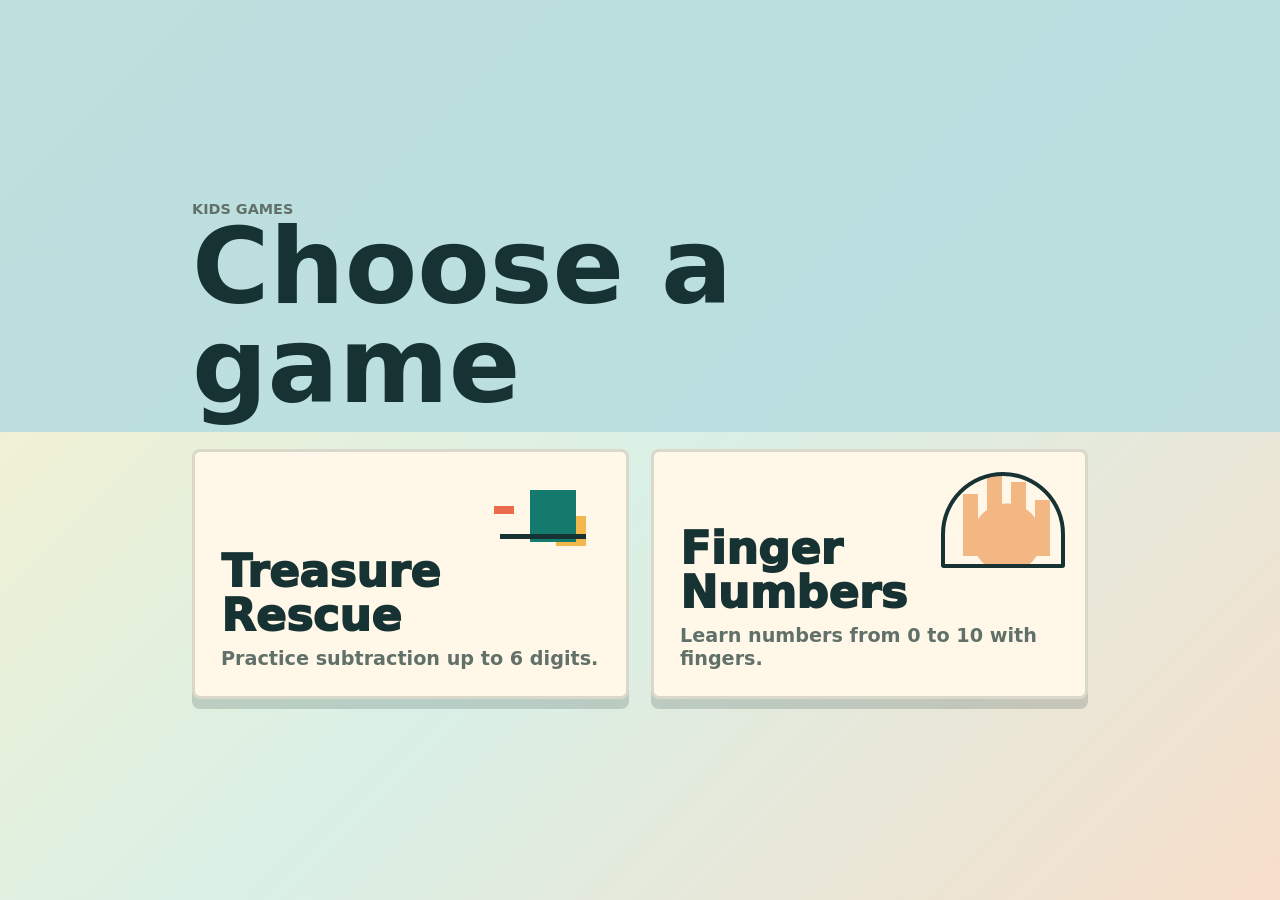
==== commit df5a090c: "Split games into separate pages" ====
--- a/index.html
+++ b/index.html
@@ -4,97 +4,37 @@
     <meta charset="utf-8">
     <meta name="viewport" content="width=device-width, initial-scale=1, viewport-fit=cover">
     <meta name="theme-color" content="#157a6e">
-    <title>Treasure Rescue Subtraction</title>
-    <link rel="manifest" href="manifest.webmanifest?v=40">
-    <link rel="stylesheet" href="styles.css?v=40">
+    <title>Kids Games</title>
+    <link rel="stylesheet" href="styles.css?v=41">
   </head>
   <body>
-    <main class="game-shell">
-      <section class="top-bar" aria-label="Game controls">
-        <div class="brand-block">
-          <p class="eyebrow">Subtraction Adventure</p>
-          <h1>Treasure Rescue</h1>
-        </div>
-        <div class="score-board" aria-label="Score">
-          <div>
-            <span>Gems</span>
-            <strong id="gemCount">0</strong>
-          </div>
-          <div>
-            <span>Rescued</span>
-            <strong id="rescuedCount">0</strong>
-          </div>
-        </div>
+    <main class="home-shell">
+      <section class="home-hero">
+        <p class="eyebrow">Kids Games</p>
+        <h1>Choose a game</h1>
       </section>
 
-      <section class="map-band" aria-label="Treasure map progress">
-        <div class="explorer" aria-hidden="true">
-          <span class="hat"></span>
-          <span class="face"></span>
-          <span class="body"></span>
-        </div>
-        <div class="path" id="treasurePath" aria-hidden="true"></div>
-        <div class="chest" id="treasureChest" aria-hidden="true">
-          <span></span>
-        </div>
-      </section>
+      <section class="game-grid" aria-label="Available games">
+        <a class="game-link subtraction" href="subtraction/">
+          <span class="game-art" aria-hidden="true"></span>
+          <span class="game-title">Treasure Rescue</span>
+          <span class="game-copy">Practice subtraction up to 6 digits.</span>
+        </a>
 
-      <section class="controls-panel" aria-label="Practice choices">
-        <div class="level-picker" role="group" aria-label="Number size">
-          <button class="level-button active" type="button" data-digits="2">2 digits</button>
-          <button class="level-button" type="button" data-digits="3">3 digits</button>
-          <button class="level-button" type="button" data-digits="4">4 digits</button>
-          <button class="level-button" type="button" data-digits="5">5 digits</button>
-          <button class="level-button" type="button" data-digits="6">6 digits</button>
-          <button class="level-button" type="button" data-digits="mix">Mix</button>
-        </div>
-        <label class="toggle-row">
-          <input id="regroupToggle" type="checkbox" checked>
-          <span>Include trading</span>
-        </label>
-      </section>
-
-      <section class="play-area">
-        <section class="problem-card" aria-label="Subtraction problem">
-          <div class="problem-head">
-            <div>
-              <p id="roundLabel">Gate 1</p>
-              <h2 id="problemTitle">Unlock the treasure gate</h2>
-            </div>
-            <button class="icon-button" id="newProblemButton" type="button" aria-label="New problem" title="New problem">New</button>
-          </div>
-
-          <div class="subtraction-board" id="subtractionBoard" aria-label="Vertical subtraction"></div>
-
-          <div class="answer-actions">
-            <button class="secondary-button" id="hintButton" type="button">Hint</button>
-            <button class="secondary-button" id="clearButton" type="button">Clear</button>
-            <button class="primary-button" id="checkButton" type="button">Open Gate</button>
-          </div>
-          <p class="feedback" id="feedbackText" aria-live="polite">Type the answer under the line.</p>
-        </section>
-
-        <aside class="helper-panel" aria-label="Subtraction helper">
-          <div class="buddy">
-            <span class="buddy-face" aria-hidden="true"></span>
-            <div>
-              <p class="eyebrow">Helper</p>
-              <h2 id="helperTitle">Start with the ones</h2>
-            </div>
-          </div>
-          <div class="place-lab" id="placeLab" aria-label="Place value trading"></div>
-          <div class="reward-case" aria-label="Unlocked rewards">
-            <span class="reward unlocked">Map</span>
-            <span class="reward">Hat</span>
-            <span class="reward">Key</span>
-            <span class="reward">Boat</span>
-            <span class="reward">Crown</span>
-          </div>
-        </aside>
+        <a class="game-link fingers" href="fingers/">
+          <span class="game-art" aria-hidden="true"></span>
+          <span class="game-title">Finger Numbers</span>
+          <span class="game-copy">Learn numbers from 0 to 10 with fingers.</span>
+        </a>
       </section>
     </main>
 
-    <div class="sparkle-field" id="sparkleField" aria-hidden="true"></div>
-    <script src="app.js?v=40" defer></script>
+    <script>
+      if ("serviceWorker" in navigator && location.protocol !== "file:") {
+        window.addEventListener("load", () => {
+          navigator.serviceWorker.register("sw.js").catch(() => {});
+        });
+      }
+    </script>
   </body>
 </html>
--- a/styles.css
+++ b/styles.css
@@ -8,9 +8,7 @@
   --teal-dark: #0c514b;
   --coral: #eb6b4b;
   --gold: #f2b84b;
-  --sky: #7dc4d6;
-  --leaf: #68a357;
-  --violet: #6b5fb5;
+  --sky: #b8dddf;
   --line: rgba(23, 50, 51, 0.16);
   --shadow: rgba(26, 52, 50, 0.18);
 }
@@ -29,687 +27,116 @@
   color: var(--ink);
   font-family: ui-rounded, "Arial Rounded MT Bold", "Trebuchet MS", system-ui, sans-serif;
   background:
-    linear-gradient(180deg, rgba(125, 196, 214, 0.56) 0 34%, transparent 34%),
-    linear-gradient(135deg, #fff2c9 0%, #d9f0e6 48%, #f7dfcb 100%);
+    linear-gradient(180deg, rgba(184, 221, 223, 0.92) 0 48%, transparent 48%),
+    linear-gradient(135deg, #fff2c9 0%, #d9f0e6 52%, #f7dfcb 100%);
 }
 
-button,
-input {
-  font: inherit;
-}
-
-button {
-  cursor: pointer;
-}
-
-.game-shell {
-  width: min(1180px, 100%);
+.home-shell {
+  width: min(980px, 100%);
   min-height: 100svh;
   margin: 0 auto;
-  padding: clamp(12px, 2.4vw, 28px);
+  padding: clamp(18px, 4vw, 42px);
   display: grid;
-  gap: clamp(12px, 2vw, 20px);
-}
-
-.top-bar,
-.controls-panel,
-.play-area,
-.problem-head,
-.answer-actions,
-.buddy,
-.score-board {
-  display: flex;
-  align-items: center;
-}
-
-.top-bar {
-  justify-content: space-between;
-  gap: 16px;
-}
-
-.brand-block {
-  min-width: 0;
+  align-content: center;
+  gap: clamp(18px, 4vw, 34px);
 }
 
 .eyebrow {
   margin: 0;
   color: var(--muted);
-  font-size: 0.82rem;
+  font-size: 0.9rem;
   font-weight: 900;
   letter-spacing: 0;
   text-transform: uppercase;
 }
 
-h1,
-h2,
-p {
-  overflow-wrap: anywhere;
+h1 {
+  margin: 0;
+  font-size: clamp(3rem, 10vw, 6.6rem);
+  line-height: 0.94;
 }
 
-h1 {
-  margin: 0;
-  font-size: clamp(2.25rem, 6.6vw, 5.4rem);
-  line-height: 0.95;
+.game-grid {
+  display: grid;
+  grid-template-columns: repeat(2, minmax(0, 1fr));
+  gap: clamp(14px, 3vw, 22px);
 }
 
-h2 {
-  margin: 0;
-  font-size: clamp(1.25rem, 2.6vw, 2rem);
-  line-height: 1.05;
-}
-
-.score-board {
+.game-link {
+  min-height: 250px;
+  display: grid;
+  align-content: end;
   gap: 8px;
-  flex-wrap: wrap;
-  justify-content: flex-end;
-}
-
-.score-board div {
-  min-width: 92px;
-  padding: 10px 12px;
-  background: var(--white);
-  border: 2px solid var(--line);
-  border-radius: 8px;
-  box-shadow: 0 6px 0 var(--shadow);
-}
-
-.score-board span {
-  display: block;
-  color: var(--muted);
-  font-size: 0.78rem;
-  font-weight: 900;
-}
-
-.score-board strong {
-  display: block;
-  font-size: 2rem;
-  line-height: 1;
-}
-
-.map-band {
-  min-height: 128px;
   position: relative;
-  display: grid;
-  grid-template-columns: 110px 1fr 118px;
-  align-items: end;
-  gap: 10px;
-  padding: 18px;
   overflow: hidden;
-  background:
-    linear-gradient(transparent 58%, rgba(104, 163, 87, 0.26) 58%),
-    var(--paper);
-  border: 3px solid var(--line);
-  border-radius: 8px;
-}
-
-.path {
-  height: 26px;
-  position: relative;
-  margin-bottom: 18px;
-  background: linear-gradient(90deg, var(--gold) var(--progress, 0%), rgba(23, 50, 51, 0.14) 0);
-  border: 3px solid rgba(23, 50, 51, 0.18);
-  border-radius: 999px;
-}
-
-.path::before,
-.path::after {
-  content: "";
-  position: absolute;
-  top: -14px;
-  width: 18px;
-  height: 18px;
-  background: var(--coral);
-  border: 3px solid var(--ink);
-  transform: rotate(45deg);
-}
-
-.path::before {
-  left: 12%;
-}
-
-.path::after {
-  right: 18%;
-  background: var(--violet);
-}
-
-.explorer {
-  width: 82px;
-  height: 102px;
-  position: relative;
-  justify-self: center;
-}
-
-.explorer span,
-.chest span,
-.buddy-face {
-  display: block;
-}
-
-.hat {
-  width: 72px;
-  height: 22px;
-  position: absolute;
-  left: 4px;
-  top: 4px;
-  background: var(--gold);
-  border: 4px solid var(--ink);
-  border-radius: 8px 8px 4px 4px;
-}
-
-.face {
-  width: 58px;
-  height: 52px;
-  position: absolute;
-  left: 12px;
-  top: 22px;
-  background: #f3b783;
-  border: 4px solid var(--ink);
-  border-radius: 50% 50% 44% 44%;
-}
-
-.face::before,
-.face::after {
-  content: "";
-  position: absolute;
-  top: 18px;
-  width: 7px;
-  height: 7px;
-  background: var(--ink);
-  border-radius: 50%;
-}
-
-.face::before {
-  left: 14px;
-}
-
-.face::after {
-  right: 14px;
-}
-
-.body {
-  width: 62px;
-  height: 42px;
-  position: absolute;
-  left: 10px;
-  bottom: 0;
-  background: var(--teal);
-  border: 4px solid var(--ink);
-  border-radius: 8px 8px 18px 18px;
-}
-
-.chest {
-  width: 104px;
-  height: 76px;
-  position: relative;
-  justify-self: center;
-  margin-bottom: 8px;
-  background: #a95f2b;
-  border: 4px solid var(--ink);
-  border-radius: 8px;
-  box-shadow: inset 0 20px 0 rgba(255, 255, 255, 0.14);
-  transition: transform 260ms ease;
-}
-
-.chest::before {
-  content: "";
-  position: absolute;
-  inset: 28px 0 auto;
-  border-top: 5px solid var(--ink);
-}
-
-.chest span {
-  width: 28px;
-  height: 24px;
-  position: absolute;
-  left: 34px;
-  top: 28px;
-  background: var(--gold);
-  border: 4px solid var(--ink);
-  border-radius: 4px;
-}
-
-.chest.open {
-  transform: translateY(-8px) rotate(-2deg);
-}
-
-.chest.open::after {
-  content: "";
-  position: absolute;
-  inset: -30px 20px auto;
-  height: 24px;
-  background: radial-gradient(circle, var(--gold) 0 35%, transparent 38%);
-  background-size: 18px 18px;
-}
-
-.controls-panel {
-  justify-content: space-between;
-  gap: 12px;
-  flex-wrap: wrap;
-  padding: 10px;
-  background: rgba(255, 255, 255, 0.72);
-  border: 2px solid var(--line);
-  border-radius: 8px;
-}
-
-.level-picker {
-  display: flex;
-  flex-wrap: wrap;
-  gap: 8px;
-}
-
-.level-button,
-.primary-button,
-.secondary-button,
-.icon-button {
-  min-height: 46px;
-  border: 0;
-  border-radius: 8px;
+  padding: clamp(18px, 3vw, 26px);
   color: var(--ink);
-  font-weight: 1000;
-  transition: transform 160ms ease, box-shadow 160ms ease, background 160ms ease;
-}
-
-.level-button,
-.secondary-button,
-.icon-button {
-  background: var(--white);
-  box-shadow: 0 4px 0 var(--shadow);
-}
-
-.level-button {
-  padding: 0 13px;
-}
-
-.level-button.active,
-.primary-button {
-  color: var(--white);
-  background: var(--teal);
-  box-shadow: 0 6px 0 var(--teal-dark);
-}
-
-.primary-button {
-  padding: 0 20px;
-}
-
-.secondary-button {
-  padding: 0 16px;
-}
-
-.icon-button {
-  width: 48px;
-  flex: 0 0 auto;
-  font-size: 1.4rem;
-}
-
-button:active {
-  transform: translateY(3px);
-  box-shadow: 0 2px 0 var(--shadow);
-}
-
-button:focus-visible,
-input:focus-visible {
-  outline: 4px solid #1f76d2;
-  outline-offset: 3px;
-}
-
-.toggle-row {
-  display: flex;
-  align-items: center;
-  gap: 8px;
-  padding: 8px 10px;
-  font-weight: 900;
-}
-
-.toggle-row input {
-  width: 24px;
-  height: 24px;
-  accent-color: var(--teal);
-}
-
-.play-area {
-  align-items: stretch;
-  gap: clamp(12px, 2vw, 20px);
-}
-
-.problem-card,
-.helper-panel {
-  background: rgba(255, 248, 232, 0.92);
+  text-decoration: none;
+  background: var(--paper);
   border: 3px solid var(--line);
   border-radius: 8px;
   box-shadow: 0 10px 0 var(--shadow);
+  transition: transform 160ms ease, box-shadow 160ms ease;
 }
 
-.problem-card {
-  flex: 1 1 670px;
-  padding: clamp(14px, 2.4vw, 24px);
+.game-link:hover,
+.game-link:focus-visible {
+  transform: translateY(-4px);
+  box-shadow: 0 14px 0 var(--shadow);
 }
 
-.problem-head {
-  justify-content: space-between;
-  gap: 12px;
-  margin-bottom: 14px;
+.game-link:focus-visible {
+  outline: 4px solid #1f76d2;
+  outline-offset: 4px;
 }
 
-#roundLabel {
-  margin: 0 0 4px;
-  color: var(--coral);
-  font-weight: 1000;
-}
-
-.subtraction-board {
-  width: min(100%, 780px);
-  margin: 0 auto;
-  padding: clamp(12px, 2.2vw, 22px);
-  background: var(--white);
-  border: 3px solid rgba(23, 50, 51, 0.18);
-  border-radius: 8px;
-}
-
-.place-row,
-.number-row {
-  display: grid;
-  grid-template-columns: minmax(34px, 0.45fr) repeat(var(--places, 6), minmax(42px, 1fr));
-  gap: clamp(5px, 1.2vw, 10px);
-  align-items: center;
-}
-
-.place-row.labels {
-  margin-bottom: 8px;
-  color: var(--muted);
-  font-size: clamp(0.58rem, 1.6vw, 0.78rem);
-  font-weight: 900;
-  text-align: center;
-  text-transform: uppercase;
-  white-space: pre-line;
-}
-
-.number-row {
-  margin-top: 6px;
-}
-
-.bottom-row {
-  padding-bottom: 12px;
-  border-bottom: 5px solid var(--ink);
-}
-
-.operator,
-.digit-cell,
-.digit-input {
-  height: clamp(48px, 10vw, 78px);
-  display: grid;
-  place-items: center;
-  border-radius: 8px;
-  font-size: clamp(1.8rem, 6vw, 4.25rem);
+.game-title {
+  position: relative;
+  font-size: clamp(1.7rem, 4vw, 2.8rem);
   font-weight: 1000;
   line-height: 1;
 }
 
-.operator {
-  color: var(--coral);
+.game-copy {
+  position: relative;
+  color: var(--muted);
+  font-size: clamp(1rem, 2vw, 1.2rem);
+  font-weight: 900;
 }
 
-.digit-cell {
-  background: #edf8f2;
-  border: 2px solid rgba(21, 122, 110, 0.18);
+.game-art {
+  position: absolute;
+  inset: 20px 20px auto auto;
+  width: 124px;
+  height: 96px;
 }
 
-.digit-input {
-  width: 100%;
-  border: 3px solid rgba(23, 50, 51, 0.28);
-  color: var(--ink);
-  background: #fffdf6;
-  text-align: center;
-}
-
-.digit-input.wrong {
-  border-color: var(--coral);
-  background: #ffe7df;
-  animation: wiggle 230ms ease;
-}
-
-.digit-input.correct {
-  border-color: var(--leaf);
-  background: #ecf8e9;
-}
-
-.answer-actions {
-  justify-content: center;
-  flex-wrap: wrap;
-  gap: 10px;
-  margin-top: 16px;
-}
-
-.feedback {
-  min-height: 2.8em;
-  margin: 14px 0 0;
-  color: var(--teal-dark);
-  font-size: clamp(1.05rem, 2.2vw, 1.4rem);
-  font-weight: 1000;
-  text-align: center;
-}
-
-.helper-panel {
-  flex: 0 1 360px;
-  display: grid;
-  align-content: start;
-  gap: 14px;
-  padding: clamp(14px, 2vw, 20px);
-}
-
-.buddy {
-  gap: 12px;
-}
-
-.buddy-face {
-  width: 58px;
-  height: 58px;
-  position: relative;
-  flex: 0 0 auto;
-  background: var(--gold);
-  border: 4px solid var(--ink);
-  border-radius: 50%;
-}
-
-.buddy-face::before,
-.buddy-face::after {
-  content: "";
-  position: absolute;
-  top: 20px;
-  width: 7px;
-  height: 7px;
-  background: var(--ink);
-  border-radius: 50%;
-}
-
-.buddy-face::before {
-  left: 15px;
-}
-
-.buddy-face::after {
-  right: 15px;
-}
-
-.place-lab {
-  display: grid;
-  gap: 8px;
-}
-
-.place-card {
-  display: grid;
-  grid-template-columns: 1fr auto;
-  gap: 4px 10px;
-  align-items: center;
-  padding: 9px 10px;
-  background: var(--white);
-  border: 2px solid var(--line);
+.subtraction .game-art {
+  background:
+    linear-gradient(var(--ink), var(--ink)) 18px 62px / 86px 5px no-repeat,
+    linear-gradient(var(--coral), var(--coral)) 12px 34px / 20px 8px no-repeat,
+    linear-gradient(var(--teal), var(--teal)) 48px 18px / 46px 52px no-repeat,
+    linear-gradient(var(--gold), var(--gold)) 74px 44px / 30px 30px no-repeat;
   border-radius: 8px;
 }
 
-.place-card.active {
-  border-color: var(--coral);
-  background: #fff0d4;
+.fingers .game-art {
+  background:
+    radial-gradient(circle at 62px 62px, #f3b783 0 34px, transparent 35px),
+    linear-gradient(#f3b783, #f3b783) 18px 18px / 15px 62px no-repeat,
+    linear-gradient(#f3b783, #f3b783) 42px 0 / 15px 80px no-repeat,
+    linear-gradient(#f3b783, #f3b783) 66px 6px / 15px 74px no-repeat,
+    linear-gradient(#f3b783, #f3b783) 90px 24px / 15px 56px no-repeat;
+  border: 4px solid var(--ink);
+  border-radius: 999px 999px 44px 44px;
 }
 
-.place-card span {
-  color: var(--muted);
-  font-size: 0.82rem;
-  font-weight: 900;
-  text-transform: uppercase;
-}
+@media (max-width: 720px) {
+  .home-shell {
+    align-content: start;
+  }
 
-.place-card strong {
-  grid-row: span 2;
-  font-size: 1.8rem;
-}
-
-.place-card small {
-  font-weight: 900;
-}
-
-.reward-case {
-  display: grid;
-  grid-template-columns: repeat(5, minmax(0, 1fr));
-  gap: 6px;
-}
-
-.reward {
-  min-height: 46px;
-  display: grid;
-  place-items: center;
-  padding: 5px;
-  color: rgba(23, 50, 51, 0.5);
-  background: rgba(255, 255, 255, 0.52);
-  border: 2px dashed rgba(23, 50, 51, 0.24);
-  border-radius: 8px;
-  font-size: 0.78rem;
-  font-weight: 1000;
-  text-align: center;
-}
-
-.reward.unlocked {
-  color: var(--ink);
-  background: var(--gold);
-  border-style: solid;
-}
-
-.sparkle-field {
-  position: fixed;
-  inset: 0;
-  pointer-events: none;
-  overflow: hidden;
-  z-index: 20;
-}
-
-.sparkle-field span {
-  width: 14px;
-  height: 14px;
-  position: absolute;
-  background: var(--gold);
-  border: 2px solid var(--ink);
-  transform: rotate(45deg) scale(0);
-  animation: pop 760ms ease forwards;
-}
-
-@keyframes pop {
-  0% {
-    opacity: 0;
-    transform: rotate(45deg) scale(0);
-  }
-  45% {
-    opacity: 1;
-    transform: rotate(45deg) scale(1.3);
-  }
-  100% {
-    opacity: 0;
-    transform: rotate(45deg) scale(0.4) translateY(-40px);
+  .game-grid {
+    grid-template-columns: 1fr;
   }
 }
-
-@keyframes wiggle {
-  0%,
-  100% {
-    transform: translateX(0);
-  }
-  30% {
-    transform: translateX(-5px);
-  }
-  60% {
-    transform: translateX(5px);
-  }
-}
-
-@media (max-width: 860px) {
-  .top-bar,
-  .play-area {
-    flex-direction: column;
-  }
-
-  .top-bar,
-  .score-board {
-    align-items: stretch;
-  }
-
-  .score-board {
-    width: 100%;
-    justify-content: stretch;
-  }
-
-  .score-board div {
-    flex: 1;
-  }
-
-  .map-band {
-    grid-template-columns: 74px 1fr 82px;
-    min-height: 104px;
-    padding: 12px;
-  }
-
-  .explorer {
-    transform: scale(0.72);
-    transform-origin: bottom center;
-  }
-
-  .chest {
-    transform: scale(0.78);
-    transform-origin: bottom center;
-  }
-
-  .helper-panel,
-  .problem-card {
-    width: 100%;
-    flex-basis: auto;
-  }
-}
-
-@media (max-width: 560px) {
-  .game-shell {
-    padding: 10px;
-  }
-
-  .subtraction-board {
-    padding: 8px;
-  }
-
-  .place-row,
-  .number-row {
-    grid-template-columns: minmax(24px, 0.35fr) repeat(var(--places, 6), minmax(29px, 1fr));
-    gap: 4px;
-  }
-
-  .operator,
-  .digit-cell,
-  .digit-input {
-    height: 45px;
-    font-size: 1.65rem;
-  }
-
-  .level-button,
-  .primary-button,
-  .secondary-button {
-    flex: 1 1 auto;
-  }
-
-  .reward-case {
-    grid-template-columns: repeat(3, minmax(0, 1fr));
-  }
-}
